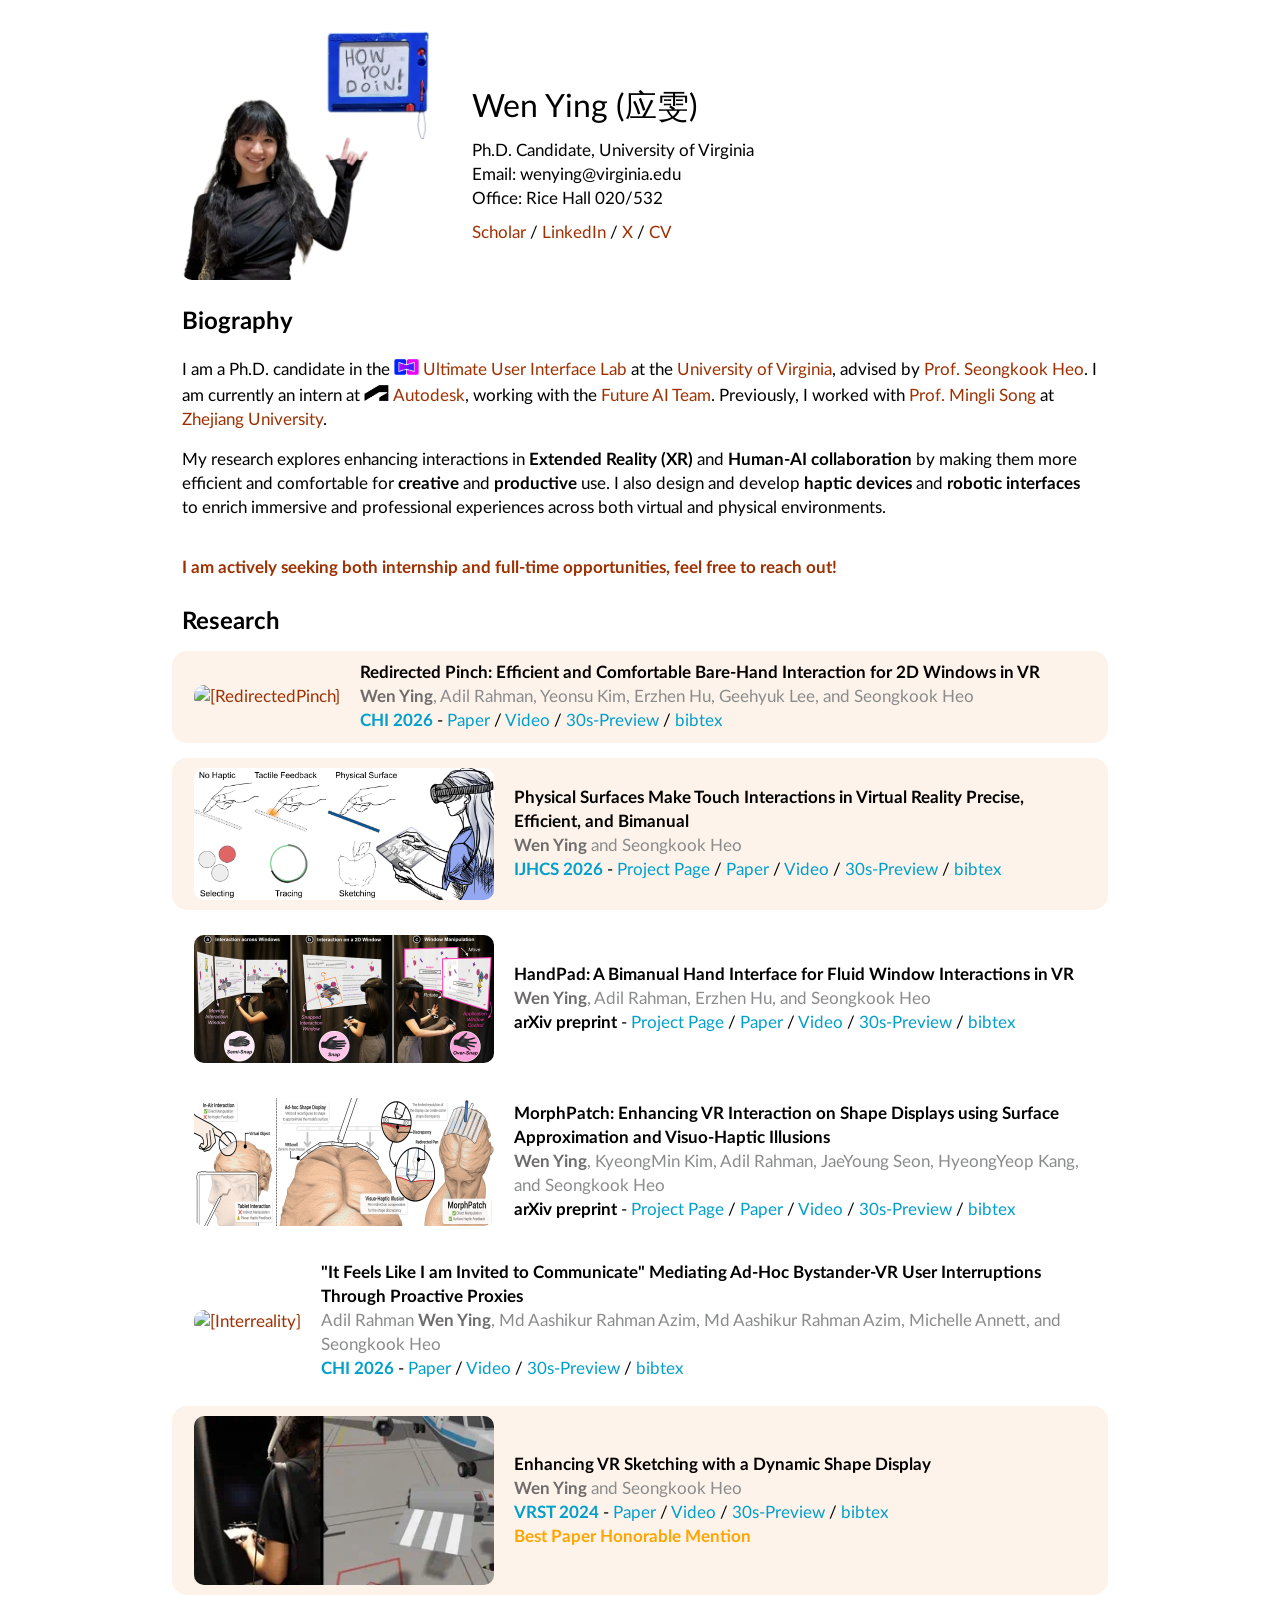
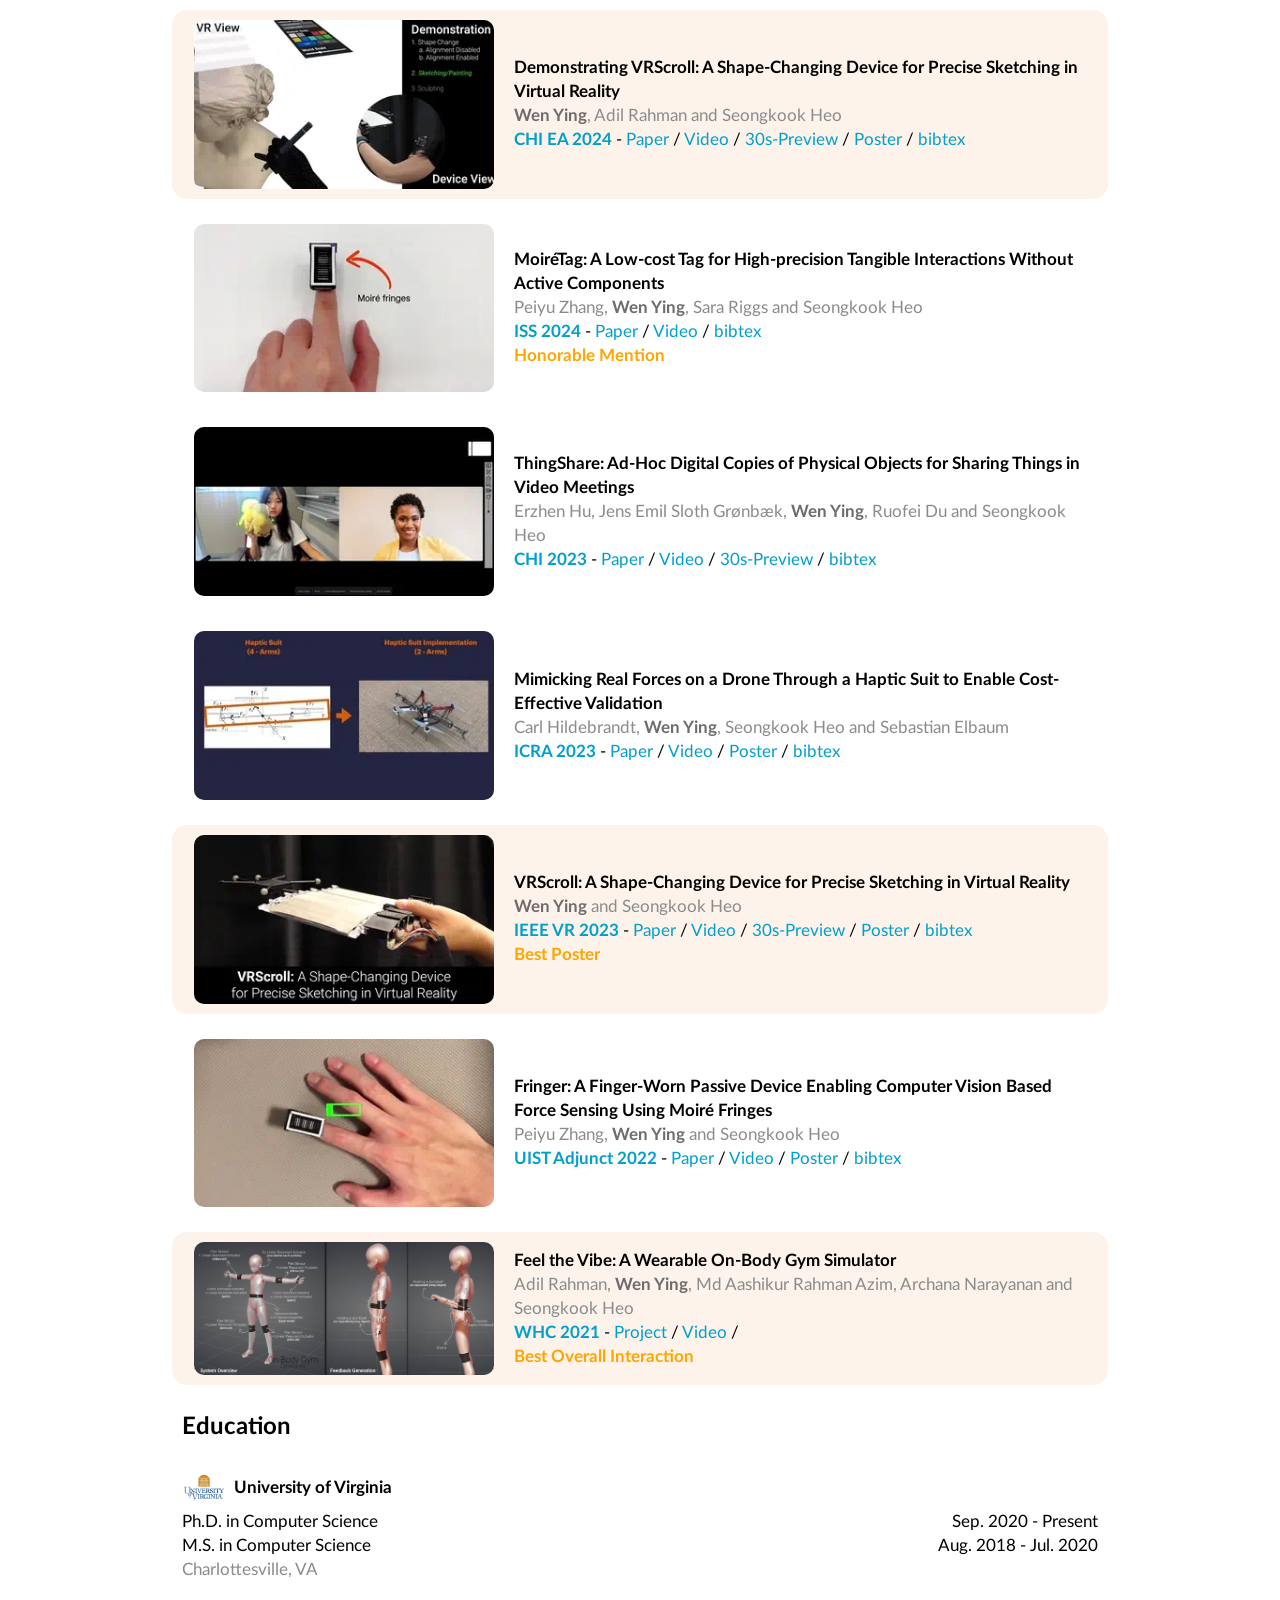
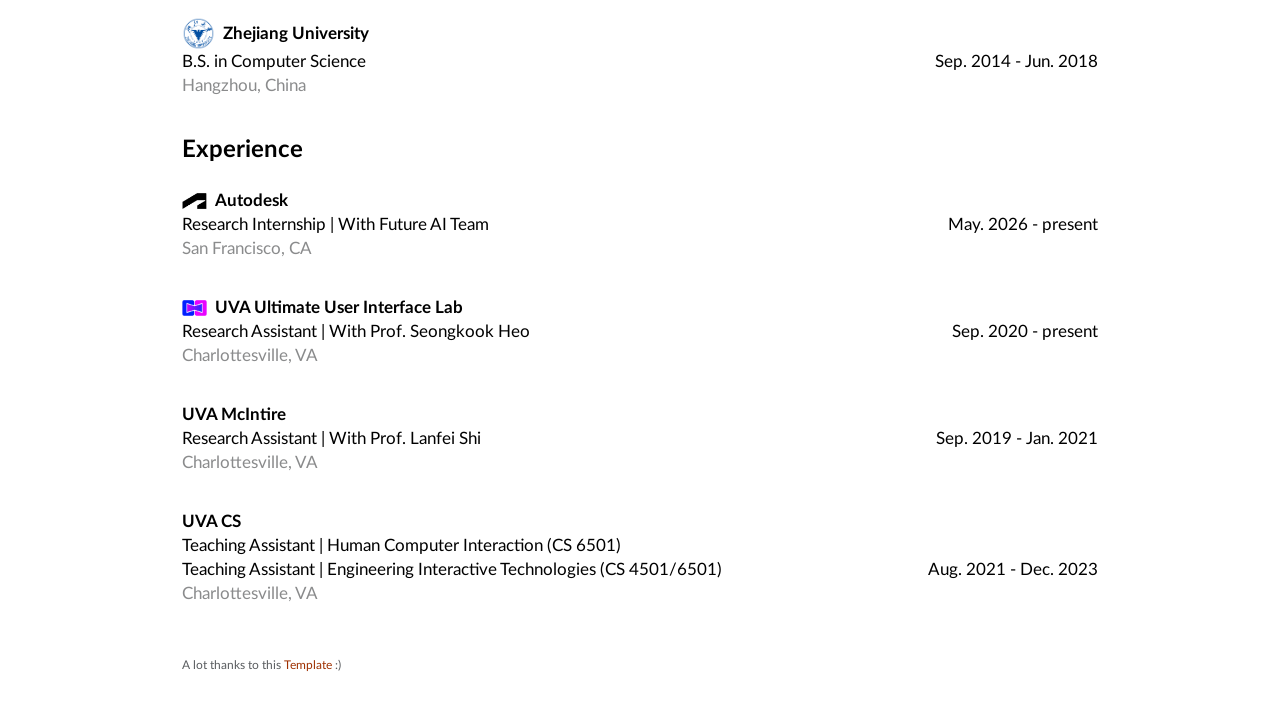
==== index.html @ fd516611 "Link MorphPatch project page to morphpatch.github.io. Point homepage Project Page links to the org s" ====
<!doctype html>
<html lang="en">

<head>

  <!-- Required meta tags -->
  <meta charset="utf-8" />
  <!-- <meta http-equiv="X-UA-Compatible" content="IE=edge"> -->
  <meta name="viewport" content="width=device-width,initial-scale=1,shrink-to-fit=no">

  <meta name="description" content="Wen Ying is a Ph.D. candidate in computer science at the University of Virginia.">
  <meta name="author" content="Wen Ying">
  <meta name="keywords" content="Wen Ying,Wen,Ying,Human,Computer,Interaction,Virtual,Reality,Haptics,Robotics,UVA">

  <title>Wen Ying</title>

  <!-- favicon -->
  <!-- <link rel="shortcut icon" href="https://www.csail.mit.edu/themes/custom/csail/images/favicon.ico" rel=icon> -->

  <!-- Bootstrap CSS -->
  <link href="https://cdn.jsdelivr.net/npm/bootstrap@5.3.3/dist/css/bootstrap.min.css" rel="stylesheet" integrity="sha384-QWTKZyjpPEjISv5WaRU9OFeRpok6YctnYmDr5pNlyT2bRjXh0JMhjY6hW+ALEwIH" crossorigin="anonymous">

  <!-- Bootstrap Icons -->
  <link rel="stylesheet" href="https://cdn.jsdelivr.net/npm/bootstrap-icons@1.11.3/font/bootstrap-icons.min.css">

  <!-- Academicons -->
  <link rel="stylesheet" href="https://cdn.jsdelivr.net/gh/jpswalsh/academicons@1/css/academicons.min.css">

  <!-- My CSS -->
  <link href="css/style.css" rel="stylesheet">

  <!-- Bootstrap JS -->
  <script src="https://cdn.jsdelivr.net/npm/bootstrap@5.3.3/dist/js/bootstrap.bundle.min.js" integrity="sha384-YvpcrYf0tY3lHB60NNkmXc5s9fDVZLESaAA55NDzOxhy9GkcIdslK1eN7N6jIeHz" crossorigin="anonymous"></script>

  <!-- clipboard.js -->
  <script src="https://cdn.jsdelivr.net/npm/clipboard@2.0.11/dist/clipboard.min.js"></script>

</head>

<body>

  <div class="container-fluid">

    <!-- Home -->
    <div class="sec-wrapper home-wrapper" id="home">
      <div class="row align-items-center">
        <div class="col-sm-auto col-wrapper">
          <div id="profile-credit" class="picture">
            <img id="profile" src="assets/profile/Wen.webp" alt="[Wen :)]"/>
            <!-- <img id="profile" src="assets/profile/Wen.webp" class="img-responsive" alt="[Wen :)]"/> -->
            <!-- <div id="credit" class="credit">Photo by Lijie Chen</div> -->
          </div>
        </div>
        <div class="col-sm col-wrapper">
          <div class="description">
            <div class="name">Wen Ying (<span class="zh-name">应雯</span>) </div>
            <div>Ph.D. Candidate, University of Virginia</div>
            <div>Email: wenying&#64;virginia.edu</div>
            <div>Office: Rice Hall 020/532</div>
            <div class="social">
              <a href="https://scholar.google.com/citations?user=o_CnNW8AAAAJ">Scholar</a> /
              <!-- <a href="https://dblp.org/pers/hd/m/Ma_0002:Pingchuan">DBLP</a> / -->
              <!-- <a href="https://github.com/wy-blacksheep">GitHub</a> / -->
              <a href="http://linkedin.com/in/wy7yv">LinkedIn</a> /
              <a href="https://x.com/WenYingYW">X</a> /
              <a href="assets/profile/Resume_Wen_Ying_XR.pdf">CV</a>
            </div>
          </div>
        </div>
      </div>
    </div>
    <!-- Home -->

    <!-- Bio -->
    <div class="sec-wrapper bio-wrapper" id="bio">
      <div class="row section-head">
        <div class="col col-wrapper">
          <div class="section-title">Biography</div>
        </div>
      </div>
      <div class="row section-item">
        <div class="col col-wrapper">
          <!--Pingchuan Ma
           <a class="info" data-bs-toggle="collapse" href="#name-content" id="name-trigger" title="Learn my name" onclick="return false">
            (<span class="zh-name">应雯</span><sup class="name-icon"><i class="bi bi-info"></i></sup>)
          </a> -->
          <p>
          I am a Ph.D. candidate in the <img class="org-icon" src="assets/experience/ultimate-interface-lab.png" alt=""><a href="https://ultimateinterface.com/">Ultimate User Interface Lab</a> at the <a href="https://www.virginia.edu/">University of Virginia</a>,
          advised by <a href="https://seongkookheo.com/">Prof. Seongkook Heo</a>. I am currently an intern at <img class="org-icon" src="assets/experience/autodesk.png" alt=""><a href="https://www.autodesk.com/">Autodesk</a>,
          working with the <a href="https://www.research.autodesk.com/">Future AI Team</a>. Previously, I worked with <a href="https://scholar.google.com/citations?user=7oLbhAwAAAAJ">Prof. Mingli Song</a> at <a href="https://www.zju.edu.cn/english/">Zhejiang University</a>.
          </p>
          <p>
          My research explores enhancing interactions in <b>Extended Reality (XR)</b> and <b>Human-AI collaboration</b> by making them more 
          efficient and comfortable for <b>creative</b> and <b>productive</b> use. I also design and develop <b>haptic devices</b> and <b>robotic interfaces</b>
          to enrich immersive and professional experiences across both virtual and physical environments.
          </p>
          <!-- <a data-bs-toggle="collapse" href="#more-content" id="more-trigger" title="Load More">[...]</a> -->
        </div>
      </div>
      <div class="row section-item">
        <div class="col col-wrapper">
          <div class="highlight-note">I am actively seeking both internship and full-time opportunities, feel free to reach out!</div>
        </div>
      </div>
    </div>
    <!-- Bio -->

    <!-- Research -->
    <div class="sec-wrapper pub-wrapper" id="pub">

      <div class="row section-head">
        <div class="col-md-auto col-wrapper">
          <div class="section-title">Research</div>
        <!-- </div>
        <div class="col-md section-sub col-wrapper">
          (* indicates equal contribution, <span class="representative">highlight</span> indicates representative papers)
        </div> -->
      </div>

      <!-- begin -->
      <div class="representative section-item">
        <div class="row align-items-center">
          <div class="col-xs-12 col-md-auto col-wrapper">
            <div class="figure">
              <a href="https://dl.acm.org/doi/10.1145/3772318.3791512">
                <img src="assets/RedirectedPinch/RedirectedPinch_Demo.webp" alt="[RedirectedPinch]">
              </a>
            </div>
          </div>
          <div class="col-xs-12 col-md col-wrapper">
            <div class="title">
              <a href="https://dl.acm.org/doi/10.1145/3772318.3791512">
                Redirected Pinch: Efficient and Comfortable Bare-Hand Interaction for 2D Windows in VR
              </a>
            </div>
            <div class="authors">
              <me>Wen Ying</me>,
              <a href="https://adildsw.github.io/">Adil Rahman</a>,
              <a href="https://www.yeonsu.xyz/">Yeonsu Kim</a>,
              <a href="https://erzhenh.com/">Erzhen Hu</a>,
              <a href="https://pure.kaist.ac.kr/en/persons/geehyuk-lee/">Geehyuk Lee</a>,
              and
              <a href="https://seongkookheo.com/">Seongkook Heo</a>
            </div>
            <div class="link">
              <span class="venue"><a href="https://chi2026.acm.org/">CHI 2026</a></span> - 
              <!-- <a href="https://gmh14.github.io/phys-comp/">Homepage</a> / -->
              <a href="assets/RedirectedPinch/RedirectedPinch_CHI2026.pdf">Paper</a> /
              <a href="https://www.youtube.com/watch?v=53L3yaaeh4w">Video</a> /
              <a href="https://www.youtube.com/watch?v=53L3yaaeh4w">30s-Preview</a> /
              <!-- <a href="https://github.com/gmh14/phys-comp">Code</a> / -->
              <a data-bs-toggle="collapse" href="#bibtex-RedirectedPinch" onclick="return false">bibtex</a>
            </div>
            <!-- <div class="highlight">Best Paper Honorable Mention</div> -->
          </div>
        </div>

        <!-- bibtex -->
        <div class="collapse" id="bibtex-RedirectedPinch">
          <div class="row align-items-center">
            <div class="col col-wrapper">
              <pre class="snippet">
<code>@inproceedings{ying2026redirected,
author = {Ying, Wen and Kim, Yeonsu and Rahman, Adil and Hu, Erzhen and Lee, Geehyuk and Heo, Seongkook},
title = {Redirected Pinch: Efficient and Comfortable Bare-Hand Interaction for 2D Windows in VR},
year = {2026},
isbn = {9798400722783},
publisher = {Association for Computing Machinery},
address = {New York, NY, USA},
url = {https://doi.org/10.1145/3772318.3791512},
doi = {10.1145/3772318.3791512},
abstract = {Virtual Reality (VR) offers portable and flexible workspaces. However, enabling efficient and comfortable interactions without external input devices remains challenging. We propose leveraging redirected input to enable comfortable and touch-like interaction for quick and intuitive control. Our design study revealed that while touch interaction performs well with direct input, its performance degrades significantly under input redirection. In contrast, using pinch improves redirected input by providing self-haptic feedback and reducing input dimensionality, thereby compensating for spatial discrepancies. Based on these findings, we introduce Redirected Pinch, a bare-hand interaction technique that combines input redirection with pinch confirmation. It creates a virtual plane at waist height, remapping hand movements on the plane to a vertical window, with pinch gestures used for confirmation. A user study demonstrated that Redirected Pinch achieves a strong balance of accuracy, efficiency, comfort, and sense of agency across fundamental interactions.},
booktitle = {Proceedings of the 2026 CHI Conference on Human Factors in Computing Systems},
articleno = {1686},
numpages = {18},
keywords = {gestures, bare-hand interaction, input remapping, virtual reality},
location = {
},
series = {CHI '26}
}</code></pre>
            </div>
          </div>
        </div>
      </div>
      <!-- end -->

      <!-- begin -->
      <div class="representative section-item">
        <div class="row align-items-center">
          <div class="col-xs-12 col-md-auto col-wrapper">
            <div class="figure">
              <a href="https://www.sciencedirect.com/science/article/abs/pii/S1071581926001254">
                <img src="assets/PhysicalSurface/PhysicalSurface.png" alt="[PhysicalSurface]">
              </a>
            </div>
          </div>
          <div class="col-xs-12 col-md col-wrapper">
            <div class="title">
              <a href="https://www.sciencedirect.com/science/article/abs/pii/S1071581926001254">
                Physical Surfaces Make Touch Interactions in Virtual Reality Precise, Efficient, and Bimanual
              </a>
            </div>
            <div class="authors">
              <me>Wen Ying</me>
              and
              <a href="https://seongkookheo.com/">Seongkook Heo</a>
            </div>
            <div class="link">
              <span class="venue"><a href="https://www.sciencedirect.com/journal/international-journal-of-human-computer-studies">IJHCS 2026</a></span> - 
              <a href="projects/physical-surface/">Project Page</a> /
              <a href="assets/PhysicalSurface/PhysicalSurface-arXiv.pdf">Paper</a> /
              <a href="https://youtu.be/e_nzOkZIIKA">Video</a> /
              <a href="https://youtu.be/e_nzOkZIIKA">30s-Preview</a> /
              <!-- <a href="https://github.com/gmh14/phys-comp">Code</a> / -->
              <a data-bs-toggle="collapse" href="#bibtex-PhysicalSurface" onclick="return false">bibtex</a>
            </div>
            <!-- <div class="highlight">Best Paper Honorable Mention</div> -->
          </div>
        </div>

        <!-- bibtex -->
        <div class="collapse" id="bibtex-PhysicalSurface">
          <div class="row align-items-center">
            <div class="col col-wrapper">
              <pre class="snippet">
<code>@article{ying2026physical,
  title = {Physical surfaces make touch interactions in virtual reality precise, efficient, and bimanual},
  journal = {International Journal of Human-Computer Studies},
  volume = {215},
  pages = {103850},
  year = {2026},
  issn = {1071-5819},
  doi = {https://doi.org/10.1016/j.ijhcs.2026.103850},
  url = {https://www.sciencedirect.com/science/article/pii/S1071581926001254},
  author = {Wen Ying and Seongkook Heo},
  keywords = {Touch interaction, Portable physical surfaces, Haptic feedback, Virtual reality},
  abstract = {Virtual reality (VR) systems can enable convenient hand-based interactions across diverse work scenarios. However, mid-air gestures lack tactile feedback and a physical reference surface to support the hand. This absence of haptic grounding can cause significant challenges in achieving precise and efficient touch interactions. This paper investigates the effect of different types of hand-grounded haptic feedback on the touch performance of VR tasks that demand high precision, such as selecting, tracing, and sketching. We compared three levels of haptic feedback: 1) No Haptic Feedback, where only visual feedback was provided; 2) Tactile Feedback, where users received vibrotactile and pressure feedback upon touching a virtual surface; 3) Physical Surface, where users interacted with a portable and tangible surface. Our study found that portable physical surfaces enabled the best selection precision, tracing efficiency, and sketch quality. Furthermore, participants showed increased bimanual hand utilization when engaging with a physical surface during tasks. These observed behaviors corresponded to participants’ preference for interacting with physical surfaces, attributed to a better sense of confidence and control.}
  }</code></pre>
            </div>
          </div>
        </div>
      </div>
      <!-- end -->

      <!-- begin -->
      <div class="section-item">
        <div class="row align-items-center">
          <div class="col-xs-12 col-md-auto col-wrapper">
            <div class="figure">
              <a href="https://handpad.github.io/">
                <img src="assets/HandPad/HandPad.png" alt="[HandPad]">
              </a>
            </div>
          </div>
          <div class="col-xs-12 col-md col-wrapper">
            <div class="title">
              <a href="https://handpad.github.io/">
                HandPad: A Bimanual Hand Interface for Fluid Window Interactions in VR
              </a>
            </div>
            <div class="authors">
              <me>Wen Ying</me>,
              <a href="https://adildsw.com/">Adil Rahman</a>,
              <a href="https://erzhenh.com/">Erzhen Hu</a>,
              and
              <a href="https://seongkookheo.com/">Seongkook Heo</a>
            </div>
            <div class="link">
              <span class="venue">arXiv preprint</span> - 
              <a href="https://handpad.github.io/">Project Page</a> /
              <a href="assets/HandPad/HandPad-arXiv.pdf">Paper</a> /
              <a href="assets/HandPad/HandPad_Video.mp4">Video</a> /
              <a href="assets/HandPad/HandPad_Video.mp4">30s-Preview</a> /
              <a data-bs-toggle="collapse" href="#bibtex-HandPad" onclick="return false">bibtex</a>
            </div>
          </div>
        </div>

        <!-- bibtex -->
        <div class="collapse" id="bibtex-HandPad">
          <div class="row align-items-center">
            <div class="col col-wrapper">
              <pre class="snippet">
<code>@article{ying2026handpad,
  title = {HandPad: A Bimanual Hand Interface for Fluid Window Interactions in VR},
  author = {Ying, Wen and Rahman, Adil and Hu, Erzhen and Heo, Seongkook},
  journal = {arXiv preprint},
  year = {2026},
  keywords = {Gestures, bimanual interaction, input remapping, virtual reality},
  abstract = {Virtual Reality offers potential for productivity work by creating expansive displays anywhere, yet current systems often rely on external input devices that limit the on-the-go use of mobile VR. HandPad is a suite of bare-hand interaction techniques that leverage asymmetric bimanual coordination and self-haptic support.}
}</code></pre>
            </div>
          </div>
        </div>
      </div>
      <!-- end -->

      <!-- begin -->
      <div class="section-item">
        <div class="row align-items-center">
          <div class="col-xs-12 col-md-auto col-wrapper">
            <div class="figure">
              <a href="https://morphpatch.github.io/">
                <img src="assets/MorphPatch/MorphPatch.png" alt="[MorphPatch]">
              </a>
            </div>
          </div>
          <div class="col-xs-12 col-md col-wrapper">
            <div class="title">
              <a href="https://morphpatch.github.io/">
                MorphPatch: Enhancing VR Interaction on Shape Displays using Surface Approximation and Visuo-Haptic Illusions
              </a>
            </div>
            <div class="authors">
              <me>Wen Ying</me>,
              <a href="https://critbear.github.io/">KyeongMin Kim</a>,
              <a href="https://adildsw.com/">Adil Rahman</a>,
              <a href="https://tjswodud.github.io/">JaeYoung Seon</a>,
              <a href="https://siamiz88.github.io/">HyeongYeop Kang</a>,
              and
              <a href="https://seongkookheo.com/">Seongkook Heo</a>
            </div>
            <div class="link">
              <span class="venue">arXiv preprint</span> - 
              <a href="https://morphpatch.github.io/">Project Page</a> /
              <a href="assets/MorphPatch/MorphPatch-arXiv.pdf">Paper</a> /
              <a href="assets/MorphPatch/MorphPatch_Video.mp4">Video</a> /
              <a href="assets/MorphPatch/MorphPatch_Video.mp4">30s-Preview</a> /
              <a data-bs-toggle="collapse" href="#bibtex-MorphPatch" onclick="return false">bibtex</a>
            </div>
          </div>
        </div>

        <!-- bibtex -->
        <div class="collapse" id="bibtex-MorphPatch">
          <div class="row align-items-center">
            <div class="col col-wrapper">
              <pre class="snippet">
<code>@article{ying2026morphpatch,
  title = {MorphPatch: Enhancing VR Interaction on Shape Displays using Surface Approximation and Visuo-Haptic Illusions},
  author = {Ying, Wen and Kim, KyeongMin and Rahman, Adil and Seon, JaeYoung and Kang, HyeongYeop and Heo, Seongkook},
  journal = {arXiv preprint},
  year = {2026},
  keywords = {On-surface interactions, dynamic shape display, visuo-haptic illusion, virtual reality},
  abstract = {MorphPatch enables real-time alignment between a dynamic shape display and virtual surfaces using surface approximation and pen redirection with visuo-haptic illusion.}
}</code></pre>
            </div>
          </div>
        </div>
      </div>
      <!-- end -->

      <!-- begin -->
      <div class="section-item">
        <div class="row align-items-center">
          <div class="col-xs-12 col-md-auto col-wrapper">
            <div class="figure">
              <a href="https://dl.acm.org/doi/10.1145/3772318.3791936">
                <img src="assets/Interreality/Interreality_Demo.webp" alt="[Interreality]">
              </a>
            </div>
          </div>
          <div class="col-xs-12 col-md col-wrapper">
            <div class="title">
              <a href="https://dl.acm.org/doi/10.1145/3772318.3791936">
                "It Feels Like I am Invited to Communicate" Mediating Ad-Hoc Bystander-VR User Interruptions Through Proactive Proxies
              </a>
            </div>
            <div class="authors">
              <a href="https://adildsw.github.io/">Adil Rahman</a>
              <me>Wen Ying</me>,
              <a href="https://scholar.google.com/citations?user=EIbjUZsAAAAJ&hl=en">Md Aashikur Rahman Azim</a>, 
              <a href="https://adildsw.github.io/">Md Aashikur Rahman Azim</a>,   
              <a href="https://www.mishmashmakers.com/">Michelle Annett</a>,             
              and
              <a href="https://seongkookheo.com/">Seongkook Heo</a>
            </div>
            <div class="link">
              <span class="venue"><a href="https://chi2026.acm.org/">CHI 2026</a></span> - 
              <!-- <a href="https://gmh14.github.io/phys-comp/">Homepage</a> / -->
              <a href="assets/Interreality/interreality_chi26.pdf">Paper</a> /
              <a href="https://www.youtube.com/watch?v=XOVTwI3IQa4">Video</a> /
              <a href="https://www.youtube.com/watch?v=XOVTwI3IQa4">30s-Preview</a> /
              <!-- <a href="https://github.com/gmh14/phys-comp">Code</a> / -->
              <a data-bs-toggle="collapse" href="#bibtex-Interreality" onclick="return false">bibtex</a>
            </div>
            <!-- <div class="highlight">Best Paper Honorable Mention</div> -->
          </div>
        </div>

        <!-- bibtex -->
        <div class="collapse" id="bibtex-Interreality">
          <div class="row align-items-center">
            <div class="col col-wrapper">
              <pre class="snippet">
<code>@inproceedings{rahman2026feels,
author = {Rahman, Adil and Ying, Wen and Azim, Md Aashikur Rahman and Annett, Michelle and Heo, Seongkook},
title = {"It Feels Like I am Invited to Communicate": Mediating Ad-Hoc Bystander-VR User Interruptions Through Proactive Proxies},
year = {2026},
isbn = {9798400722783},
publisher = {Association for Computing Machinery},
address = {New York, NY, USA},
url = {https://doi.org/10.1145/3772318.3791936},
doi = {10.1145/3772318.3791936},
abstract = {As VR expands into public spaces, new challenges emerge around spontaneous interactions between bystanders and unfamiliar VR users. While current VR systems often prioritize user awareness of their physical surroundings, they overlook the social dynamics affecting nearby bystanders. We conducted a deception-based study (N=80) examining how interface availability influences bystanders’ comfort, confidence, and hesitation when interrupting VR users. We compared traditional static interruption interfaces (e.g., button on screen) with a proactive proxy that actively approached bystanders upon detecting interruption intent. Static interfaces, due to insufficient cueing, frequently caused bystander discomfort, leading to hesitant physical interruptions or complete communication avoidance. In contrast, the proactive proxy implicitly conveyed social permission, significantly enhancing bystanders’ comfort and confidence. Our findings provide empirical insights into how bystanders assess availability and initiate interruptions with unfamiliar VR users in shared spaces, offering design implications for VR systems that support bystander agency and comfort during these interactions.},
booktitle = {Proceedings of the 2026 CHI Conference on Human Factors in Computing Systems},
articleno = {1655},
numpages = {20},
keywords = {Virtual Reality; Bystander-VR User Interaction; Interruptions; Interruption Interface; Proactive Proxy},
location = {
},
series = {CHI '26}
}</code></pre>
            </div>
          </div>
        </div>
      </div>
      <!-- end -->

      <!-- begin -->
      <div class="representative section-item">
        <div class="row align-items-center">
          <div class="col-xs-12 col-md-auto col-wrapper">
            <div class="figure">
              <a href="https://dl.acm.org/doi/abs/10.1145/3641825.3687714">
                <img src="assets/VRSketching/VRSketching_Short.webp" alt="[VRSketching]">
              </a>
            </div>
          </div>
          <div class="col-xs-12 col-md col-wrapper">
            <div class="title">
              <a href="https://dl.acm.org/doi/abs/10.1145/3641825.3687714">
                Enhancing VR Sketching with a Dynamic Shape Display
              </a>
            </div>
            <div class="authors">
              <me>Wen Ying</me>
              and
              <a href="https://seongkookheo.com/">Seongkook Heo</a>
            </div>
            <div class="link">
              <span class="venue"><a href="https://vrst.hosting.acm.org/vrst2024/">VRST 2024</a></span> - 
              <!-- <a href="https://gmh14.github.io/phys-comp/">Homepage</a> / -->
              <a href="https://dl.acm.org/doi/pdf/10.1145/3641825.3687714">Paper</a> /
              <a href="https://youtu.be/imfZ1vM0MYo">Video</a> /
              <a href="https://youtu.be/nAb2pyyHamw">30s-Preview</a> /
              <!-- <a href="https://github.com/gmh14/phys-comp">Code</a> / -->
              <a data-bs-toggle="collapse" href="#bibtex-VRSketching" onclick="return false">bibtex</a>
            </div>
            <div class="highlight">Best Paper Honorable Mention</div>
          </div>
        </div>

        <!-- bibtex -->
        <div class="collapse" id="bibtex-VRSketching">
          <div class="row align-items-center">
            <div class="col col-wrapper">
              <pre class="snippet">
<code>@inproceedings{10.1145/3641825.3687714,
    author = {Ying, Wen and Heo, Seongkook},
    title = {Enhancing VR Sketching with a Dynamic Shape Display},
    year = {2024},
    isbn = {9798400705359},
    publisher = {Association for Computing Machinery},
    address = {New York, NY, USA},
    url = {https://doi.org/10.1145/3641825.3687714},
    doi = {10.1145/3641825.3687714},
    abstract = {Sketching on virtual objects in Virtual Reality (VR) can be challenging due to the lack of a physical surface that constrains the movement and provides haptic feedback for contact and movement. While using a flat physical drawing surface has been proposed, it creates a significant discrepancy between the physical and virtual surfaces when sketching on non-planar virtual objects. We propose using a dynamic shape display that physically mimics the shape of a virtual surface, allowing users to sketch on a virtual surface as if they are sketching on a physical object’s surface. We demonstrate this using VRScroll, a shape-changing device that features seven independently controlled flaps to imitate the shape of a virtual surface automatically. Our user study showed that participants exhibited higher precision when tracing simple shapes with the dynamic shape display and produced clearer sketches. We also provided several design implications for dynamic shape displays aimed at enabling precise sketching in VR.},
    booktitle = {Proceedings of the 30th ACM Symposium on Virtual Reality Software and Technology},
    articleno = {22},
    numpages = {11},
    keywords = {dynamic shape display, on-surface interactions, virtual reality},
    location = {Trier, Germany},
    series = {VRST '24}
  }</code></pre>
            </div>
          </div>
        </div>
      </div>
      <!-- end -->

      <!-- begin -->
      <div class="representative section-item">
        <div class="row align-items-center">
          <div class="col-xs-12 col-md-auto col-wrapper">
            <div class="figure">
              <a href="https://dl.acm.org/doi/abs/10.1145/3613905.3648662">
                <img src="assets/VRScrollDemo/VRScroll_Demo.webp" alt="[VRScrollDemo]">
              </a>
            </div>
          </div>
          <div class="col-xs-12 col-md col-wrapper">
            <div class="title">
              <a href="https://dl.acm.org/doi/abs/10.1145/3613905.3648662">
                Demonstrating VRScroll: A Shape-Changing Device for Precise Sketching in Virtual Reality
              </a>
            </div>
            <div class="authors">
              <me>Wen Ying</me>,
              <a href="https://adildsw.github.io/">Adil Rahman</a>
              and
              <a href="https://seongkookheo.com/">Seongkook Heo</a>
            </div>
            <div class="link">
              <span class="venue"><a href="https://chi2024.acm.org/">CHI EA 2024</a></span> - 
              <!-- <a href="https://gmh14.github.io/phys-comp/">Homepage</a> / -->
              <a href="https://dl.acm.org/doi/pdf/10.1145/3613905.3648662">Paper</a> /
              <a href="https://www.youtube.com/watch?v=Xe2h-KaK9O8">Video</a> /
              <a href="https://www.youtube.com/watch?v=8HN8IcRJBhA">30s-Preview</a> /
              <a href="assets/VRScrollDemo/vrscroll_poster.pdf" target="_blank">Poster</a> /
              <!-- <a href="https://github.com/gmh14/phys-comp">Code</a> / -->
              <a data-bs-toggle="collapse" href="#bibtex-VRScrollDemo" onclick="return false">bibtex</a>
            </div>
          </div>
        </div>

        <!-- bibtex -->
        <div class="collapse" id="bibtex-VRScrollDemo">
          <div class="row align-items-center">
            <div class="col col-wrapper">
              <pre class="snippet">
<code>@inproceedings{10.1145/3613905.3648662,
    author = {Ying, Wen and Rahman, Adil and Heo, Seongkook},
    title = {Demonstrating VRScroll: A Shape-Changing Device for Precise Sketching in Virtual Reality},
    year = {2024},
    isbn = {9798400703317},
    publisher = {Association for Computing Machinery},
    address = {New York, NY, USA},
    url = {https://doi.org/10.1145/3613905.3648662},
    doi = {10.1145/3613905.3648662},
    abstract = {Sketching precisely in Virtual Reality (VR) is challenging due to the lack of a physical surface for users to lean on, feel the contact and the movement of the pen, and constrain the pen movement. Using physical surface interfaces, such as a touch tablet, can improve sketching performance; however, they cannot replicate the diverse shapes of virtual objects. We present VRScroll, a novel shape-changing device equipped with a dynamic drawing surface to support high-precision sketching in VR. The device has seven motor-controlled flaps that can independently change the angles between them in real time to mimic the surface shape of a virtual object. Since the degree of freedom and resolution of VRScroll is limited, it cannot replicate the surface geometry of diverse types of virtual objects. To allow the device to closely mimic the shape of the virtual surface, we developed a shape approximation algorithm.},
    booktitle = {Extended Abstracts of the 2024 CHI Conference on Human Factors in Computing Systems},
    articleno = {398},
    numpages = {5},
    keywords = {dynamic shape display, shape approximation, sketching, virtual reality},
    location = {
    },
    series = {CHI EA '24}
  }</code></pre>
            </div>
          </div>
        </div>
      </div>
      <!-- end -->

      <!-- begin -->
      <div class="section-item">
        <div class="row align-items-center">
          <div class="col-xs-12 col-md-auto col-wrapper">
            <div class="figure">
              <a href="https://dl.acm.org/doi/10.1145/3698113">
                <img src="assets/MoireTag/MoireTag.webp" alt="[MoireTag]">
              </a>
            </div>
          </div>
          <div class="col-xs-12 col-md col-wrapper">
            <div class="title">
              <a href="https://dl.acm.org/doi/10.1145/3698113">
                MoiréTag: A Low-cost Tag for High-precision Tangible Interactions Without Active Components
              </a>
            </div>
            <div class="authors">
              <a href="https://scholar.google.com/citations?user=3yatSfQAAAAJ">Peiyu Zhang</a>,
              <me>Wen Ying</me>,
              <a href="https://engineering.virginia.edu/faculty/sara-lu-riggs">Sara Riggs</a>
              and
              <a href="https://seongkookheo.com/">Seongkook Heo</a>
            </div>
            <div class="link">
              <span class="venue"><a href="https://iss2024.acm.org/">ISS 2024</a></span> - 
              <!-- <a href="#">Homepage</a> / -->
              <a href="https://dl.acm.org/doi/pdf/10.1145/3698113">Paper</a> /
              <a href="https://dl.acm.org/doi/10.1145/3698113">Video</a> /
              <a data-bs-toggle="collapse" href="#bibtex-moiretag" onclick="return false">bibtex</a>
            </div>
            <div class="highlight">Honorable Mention</div>
          </div>
        </div>

        <!-- bibtex -->
        <div class="collapse" id="bibtex-moiretag">
          <div class="row align-items-center">
            <div class="col col-wrapper">
              <pre class="snippet">
<code>@article{10.1145/3698113,
  author = {Zhang, Peiyu and Ying, Wen and Riggs, Sara L and Heo, Seongkook},
  title = {Moir\'{e}Tag: A Low-Cost Tag for High-Precision Tangible Interactions without Active Components},
  year = {2024},
  issue_date = {December 2024},
  publisher = {Association for Computing Machinery},
  address = {New York, NY, USA},
  volume = {8},
  number = {ISS},
  url = {https://doi.org/10.1145/3698113},
  doi = {10.1145/3698113},
  abstract = {In this paper, we present Moir\'{e}Tag—a novel tag-like device that magnifies displacement without active components for indirect sensing of subtle tangible interactions. The device consists of two overlapping layers of stripe patterns with distinct pattern frequencies. These layers create Moir\'{e} fringes that can move faster than the actual movement of a layer. Using a customized image processing pipeline, we show that Moir\'{e}Tag can reliably detect sub-mm movement in real-time (mean error = 0.043 mm) under varying lighting conditions, camera angles, and camera distances. We also demonstrate five applications of Moir\'{e}Tag to showcase its potential as a low-cost solution to capture and monitor small changes in movement and other physical properties, such as force and volume, by converting them into displacement.},
  journal = {Proc. ACM Hum.-Comput. Interact.},
  month = oct,
  articleno = {525},
  numpages = {19},
  keywords = {Moir\'{e} pattern, displacement magnification, force sensing, force visualization, tangible interface, wearable sensor}
}</code></pre>
            </div>
          </div>
        </div>
      </div>
      <!-- end -->

      <!-- begin -->
      <div class="section-item">
        <div class="row align-items-center">
          <div class="col-xs-12 col-md-auto col-wrapper">
            <div class="figure">
              <a href="https://dl.acm.org/doi/10.1145/3544548.3581148">
                <img src="assets/ThingShare/ThingShare.webp" alt="[ThingShare]">
              </a>
            </div>
          </div>
          <div class="col-xs-12 col-md col-wrapper">
            <div class="title">
              <a href="https://dl.acm.org/doi/10.1145/3544548.3581148">
                ThingShare: Ad-Hoc Digital Copies of Physical Objects for Sharing Things in Video Meetings
              </a>
            </div>
            <div class="authors">
              <a href="https://erzhenh.com/">Erzhen Hu</a>,
              <a href="https://www.jensemil.dk/">Jens Emil Sloth Grønbæk</a>,
              <me>Wen Ying</me>,
              <a href="https://duruofei.com/">Ruofei Du</a>
              and
              <a href="https://seongkookheo.com/">Seongkook Heo</a>
            </div>
            <div class="link">
              <span class="venue"><a href="https://chi2023.acm.org/">CHI 2023</a></span> - 
              <a href="https://dl.acm.org/doi/pdf/10.1145/3544548.3581148">Paper</a> /
              <a href="https://www.youtube.com/watch?v=xxW1TWkdY3w">Video</a> /
              <a href="https://www.youtube.com/watch?v=h5oACTSBd-s">30s-Preview</a> /
              <a data-bs-toggle="collapse" href="#bibtex-ThingShare" onclick="return false">bibtex</a>
            </div>
          </div>
        </div>

        <!-- bibtex -->
        <div class="collapse" id="bibtex-ThingShare">
          <div class="row align-items-center">
            <div class="col col-wrapper">
              <pre class="snippet">
<code>@inproceedings{10.1145/3544548.3581148,
    author = {Hu, Erzhen and Gr\o{}nb\ae{}k, Jens Emil Sloth and Ying, Wen and Du, Ruofei and Heo, Seongkook},
    title = {ThingShare: Ad-Hoc Digital Copies of Physical Objects for Sharing Things in Video Meetings},
    year = {2023},
    isbn = {9781450394215},
    publisher = {Association for Computing Machinery},
    address = {New York, NY, USA},
    url = {https://doi.org/10.1145/3544548.3581148},
    doi = {10.1145/3544548.3581148},
    abstract = {In video meetings, individuals may wish to share various physical objects with remote participants, such as physical documents, design prototypes, and personal belongings. However, our formative study discovered that this poses several challenges, including difficulties in referencing a remote user’s physical objects, the limited visibility of the object, and the friction of properly framing and orienting an object to the camera. To address these challenges, we propose ThingShare, a video-conferencing system designed to facilitate the sharing of physical objects during remote meetings. With ThingShare, users can quickly create digital copies of physical objects in the video feeds, which can then be magnified on a separate panel for focused viewing, overlaid on the user’s video feed for sharing in context, and stored in the object drawer for reviews. Our user study demonstrated that ThingShare made initiating object-centric conversations more efficient and provided a more stable and comprehensive view of shared objects.},
    booktitle = {Proceedings of the 2023 CHI Conference on Human Factors in Computing Systems},
    articleno = {365},
    numpages = {22},
    keywords = {augmented communication, collaborative work, object-centered meetings, shared task space, video-mediated communication},
    location = {Hamburg, Germany},
    series = {CHI '23}
  }</code></pre>
            </div>
          </div>
        </div>
      </div>
      <!-- end -->

      <!-- begin -->
      <div class="section-item">
        <div class="row align-items-center">
          <div class="col-xs-12 col-md-auto col-wrapper">
            <div class="figure">
              <a href="https://ieeexplore.ieee.org/abstract/document/10160313">
                <img src="assets/HapticSuit/HapticSuit.webp" alt="[HapticSuit]">
              </a>
            </div>
          </div>
          <div class="col-xs-12 col-md col-wrapper">
            <div class="title">
              <a href="https://ieeexplore.ieee.org/abstract/document/10160313">
                Mimicking Real Forces on a Drone Through a Haptic Suit to Enable Cost-Effective Validation
              </a>
            </div>
            <div class="authors">
              <a href="https://carl-h.com/">Carl Hildebrandt</a>,
              <me>Wen Ying</me>,
              <a href="https://seongkookheo.com/">Seongkook Heo</a>
              and
              <a href="https://scholar.google.com/citations?user=swPW5FYAAAAJ">Sebastian Elbaum</a>
            </div>
            <div class="link">
              <span class="venue"><a href="https://www.icra2023.org/">ICRA 2023</a></span> - 
              <a href="https://ieeexplore.ieee.org/stamp/stamp.jsp?tp=&arnumber=10160313">Paper</a> /
              <a href="https://www.youtube.com/watch?v=5_QmRLWMhes">Video</a> /
              <a href="https://carl-h.com/assets/files/posters/ICRA23-Haptic-Poster.pdf">Poster</a> /
              <a data-bs-toggle="collapse" href="#bibtex-HapticSuit" onclick="return false">bibtex</a>
            </div>
          </div>
        </div>

        <!-- bibtex -->
        <div class="collapse" id="bibtex-HapticSuit">
          <div class="row align-items-center">
            <div class="col col-wrapper">
              <pre class="snippet">
<code>@INPROCEEDINGS{10160313,
  author={Hildebrandt, Carl and Ying, Wen and Heo, Seongkook and Elbaum, Sebastian},
  booktitle={2023 IEEE International Conference on Robotics and Automation (ICRA)}, 
  title={Mimicking Real Forces on a Drone Through a Haptic Suit to Enable Cost-Effective Validation}, 
  year={2023},
  volume={},
  number={},
  pages={10518-10524},
  keywords={Propellers;Shape;Wind tunnels;Synthesizers;Transforms;Haptic interfaces;Behavioral sciences},
  doi={10.1109/ICRA48891.2023.10160313}
}</code></pre>
            </div>
          </div>
        </div>
      </div>
      <!-- end -->

      <!-- begin -->
      <div class="representative section-item">
        <div class="row align-items-center">
          <div class="col-xs-12 col-md-auto col-wrapper">
            <div class="figure">
              <a href="https://ieeexplore.ieee.org/abstract/document/10108764">
                <img src="assets/VRScroll/VRScroll_Short.webp" alt="[VRScroll]">
              </a>
            </div>
          </div>
          <div class="col-xs-12 col-md col-wrapper">
            <div class="title">
              <a href="https://ieeexplore.ieee.org/abstract/document/10108764">
                VRScroll: A Shape-Changing Device for Precise Sketching in Virtual Reality
              </a>
            </div>
            <div class="authors">
              <me>Wen Ying</me>
              and
              <a href="https://seongkookheo.com/">Seongkook Heo</a>
            </div>
            <div class="link">
              <span class="venue"><a href="https://ieeevr.org/2023/">IEEE VR 2023</a></span> - 
              <!-- <a href="#">Homepage</a> / -->
              <a href="https://ieeexplore.ieee.org/stamp/stamp.jsp?tp=&arnumber=10108764">Paper</a> /
              <a href="https://youtu.be/jnwn5VxDIpU">Video</a> /
              <a href="https://youtu.be/0f4YcsrqL1Q">30s-Preview</a> /
              <a href="assets/VRScroll/vrscroll_poster.pdf" target="_blank">Poster</a> /
              <!-- <a href="https://github.com/PingchuanMa/SGA">Code</a> / -->
              <a data-bs-toggle="collapse" href="#bibtex-VRScroll" onclick="return false">bibtex</a>
              <div class="highlight">Best Poster</div>
            </div>
          </div>
        </div>

        <!-- bibtex -->
        <div class="collapse" id="bibtex-VRScroll">
          <div class="row align-items-center">
            <div class="col col-wrapper">
              <pre class="snippet">
<code>@INPROCEEDINGS{10108764,
  author={Ying, Wen and Heo, Seongkook},
  booktitle={2023 IEEE Conference on Virtual Reality and 3D User Interfaces Abstracts and Workshops (VRW)}, 
  title={VRScroll: A Shape-Changing Device for Precise Sketching in Virtual Reality}, 
  year={2023},
  volume={},
  number={},
  pages={815-816},
  keywords={Performance evaluation;Solid modeling;Three-dimensional displays;Shape;Conferences;Virtual reality;User interfaces;Human-centered computing-Human computer interaction (HCI)-Interaction devices-Haptic devices},
  doi={10.1109/VRW58643.2023.00250}
}</code></pre>
            </div>
          </div>
        </div>
      </div>
      <!-- end -->

    <!-- begin -->
    <div class="section-item">
      <div class="row align-items-center">
        <div class="col-xs-12 col-md-auto col-wrapper">
          <div class="figure">
            <a href="https://dl.acm.org/doi/abs/10.1145/3526114.3558706">
              <img src="assets/Fringer/Fringer.webp" alt="[Fringer]">
            </a>
          </div>
        </div>
        <div class="col-xs-12 col-md col-wrapper">
          <div class="title">
            <a href="https://dl.acm.org/doi/abs/10.1145/3526114.3558706">
              Fringer: A Finger-Worn Passive Device Enabling Computer Vision Based Force Sensing Using Moiré Fringes
            </a>
          </div>
          <div class="authors">
            <a href="https://scholar.google.com/citations?user=3yatSfQAAAAJ">Peiyu Zhang</a>,
            <me>Wen Ying</me>
            and
            <a href="https://seongkookheo.com/">Seongkook Heo</a>
          </div>
          <div class="link">
            <span class="venue"><a href="https://uist.acm.org/uist2022/">UIST Adjunct 2022</a></span> - 
            <a href="https://dl.acm.org/doi/pdf/10.1145/3526114.3558706">Paper</a> /
            <a href="https://www.youtube.com/watch?v=YIO8jv6Zx7s">Video</a> /
            <a href="assets/Fringer/Fringer_Poster.pdf">Poster</a> /
            <a data-bs-toggle="collapse" href="#bibtex-Fringer" onclick="return false">bibtex</a>
          </div>
        </div>
      </div>

      <!-- bibtex -->
      <div class="collapse" id="bibtex-Fringer">
        <div class="row align-items-center">
          <div class="col col-wrapper">
            <pre class="snippet">
<code>@inproceedings{10.1145/3526114.3558706,
  author = {Zhang, Peiyu and Ying, Wen and Heo, Seongkook},
  title = {Fringer: A Finger-Worn Passive Device Enabling Computer Vision Based Force Sensing Using Moir\'{e} Fringes},
  year = {2022},
  isbn = {9781450393218},
  publisher = {Association for Computing Machinery},
  address = {New York, NY, USA},
  url = {https://doi.org/10.1145/3526114.3558706},
  doi = {10.1145/3526114.3558706},
  abstract = {Despite the importance of utilizing forces when interacting with objects, sensing force interactions without active force sensors is challenging. We introduce Fringer, a finger sleeve that physically visualizes the force to allow a camera to estimate the force without using any active sensors. The sleeve has stripe-pattern slits, a sliding paper with stripe pattern, and a compliant layer that converts force into sliding paper movements. The patterns of the slit and the paper have different frequencies to create Moir\'{e} fringes, which can magnify the small displacement caused by the compliant layer compression for webcams to easily capture such displacement.},
  booktitle = {Adjunct Proceedings of the 35th Annual ACM Symposium on User Interface Software and Technology},
  articleno = {20},
  numpages = {3},
  keywords = {Moir\'{e} patterns, force sensing, force visualization, wearable sensor},
  location = {Bend, OR, USA},
  series = {UIST '22 Adjunct}
}</code></pre>
          </div>
        </div>
      </div>
    </div>
    <!-- end -->  


    <!-- begin -->
      <div class="representative section-item">
        <div class="row align-items-center">
          <div class="col-xs-12 col-md-auto col-wrapper">
            <div class="figure">
              <a href="https://github.com/WHC2021SIC/WHC2021SIC-TeamOnBodyGym?tab=readme-ov-file#on-body-gym">
                <img src="assets/OnBodyGym/OnBodyGym.png" alt="[OnBodyGym]">
              </a>
            </div>
          </div>
          <div class="col-xs-12 col-md col-wrapper">
            <div class="title">
              <a href="https://github.com/WHC2021SIC/WHC2021SIC-TeamOnBodyGym?tab=readme-ov-file#on-body-gym">
                Feel the Vibe: A Wearable On-Body Gym Simulator
              </a>
            </div>
            <div class="authors">
              <a href="https://adildsw.github.io/">Adil Rahman</a>,
              <me>Wen Ying</me>,
              <a href="https://scholar.google.com/citations?user=EIbjUZsAAAAJ&hl=en">Md Aashikur Rahman Azim</a>,
              <a href="https://scholar.google.com/citations?user=5VNKfqUAAAAJ&hl=en&oi=ao">Archana Narayanan</a>
              and
              <a href="https://seongkookheo.com/">Seongkook Heo</a>
            </div>
            <div class="link">
              <span class="venue"><a href="https://2021.worldhaptics.org/sic-program/#feelvibe">WHC 2021</a></span> - 
              <!-- <a href="#">Homepage</a> / -->
              <a href="https://github.com/WHC2021SIC/WHC2021SIC-TeamOnBodyGym?tab=readme-ov-file#on-body-gym">Project</a> /
              <a href="https://www.youtube.com/watch?v=MMqD31gJbmM">Video</a> /
              <!-- <a href="https://github.com/PingchuanMa/SGA">Code</a> / -->
              <div class="highlight">Best Overall Interaction</div>
            </div>
          </div>
        </div>
      </div>
      <!-- end -->


    </div>
    <!-- Research -->

    <!-- Collapse -->
    <div class="show" id="more-content">
    <!-- <div class="collapse" id="more-content"> -->

      <!-- Education -->
      <div class="sec-wrapper exp-wrapper" id="edu">

        <div class="row section-head">
          <div class="col col-wrapper">
            <div class="section-title">Education</div>
          </div>
        </div>

        <!-- begin -->
        <div class="section-item">
          <div class="row align-items-center">
            <div class="col col-wrapper title">
              <img class="exp-icon uva-icon" src="assets/experience/uva.png" alt="">
              <a href="https://www.virginia.edu/">University of Virginia</a>
            </div>
          </div>
          <div class="row align-items-center">
            <div class="col-md-9 col-wrapper info">
              Ph.D. in Computer Science
            </div>
            <div class="col-md-3 col-wrapper time">
              Sep. 2020 - Present
            </div>
          </div>
          <div class="row align-items-center">
            <div class="col-md-9 col-wrapper info">
              M.S. in Computer Science
            </div>
            <div class="col-md-3 col-wrapper time">
              Aug. 2018 - Jul. 2020
            </div>
          </div>
          <div class="row align-items-center">
            <div class="col col-wrapper location">
              Charlottesville, VA
            </div>
          </div>
        </div>
        <!-- end -->

        <!-- begin -->
        <div class="section-item">
          <div class="row align-items-center">
            <div class="col col-wrapper title">
              <img class="exp-icon zju-icon" src="assets/experience/zhejiang-university.png" alt="">
              <a href="https://www.zju.edu.cn/english/">Zhejiang University</a>
            </div>
          </div>
          <div class="row align-items-center">
            <div class="col-md-9 col-wrapper info">
              B.S. in Computer Science
            </div>
            <div class="col-md-3 col-wrapper time">
              Sep. 2014 - Jun. 2018
            </div>
          </div>
          <div class="row align-items-center">
            <div class="col col-wrapper location">
              Hangzhou, China
            </div>
          </div>
        </div>
        <!-- end -->

      </div>
      <!-- Education -->


      <!-- Experience -->
      <div class="sec-wrapper exp-wrapper" id="exp">
        <div class="row section-head">
          <div class="col col-wrapper">
            <div class="section-title">Experience</div>
          </div>
        </div>

        <!-- begin -->
        <div class="section-item">
          <div class="row align-items-center">
            <div class="col col-wrapper title">
              <img class="exp-icon" src="assets/experience/autodesk.png" alt="">
              <a href="https://www.autodesk.com/">Autodesk</a>
            </div>
          </div>
          <div class="row align-items-center">
            <div class="col-md-9 col-wrapper info">
              Research Internship | With <a href="https://www.research.autodesk.com/">Future AI Team</a>
            </div>
            <div class="col-md-3 col-wrapper time">
              May. 2026 - present
            </div>
          </div>
          <div class="row align-items-center">
            <div class="col col-wrapper location">
              San Francisco, CA
            </div>
          </div>
        </div>
        <!-- end -->

        <!-- begin -->
        <div class="section-item">
          <div class="row align-items-center">
            <div class="col col-wrapper title">
              <img class="exp-icon" src="assets/experience/ultimate-interface-lab.png" alt="">
              <a href="https://ultimateinterface.com/">UVA Ultimate User Interface Lab</a>
            </div>
          </div>
          <div class="row align-items-center">
            <div class="col-md-9 col-wrapper info">
              Research Assistant | With <a href="https://seongkookheo.com/">Prof. Seongkook Heo</a>
            </div>
            <div class="col-md-3 col-wrapper time">
              Sep. 2020 - present
            </div>
          </div>
          <div class="row align-items-center">
            <div class="col col-wrapper location">
              Charlottesville, VA
            </div>
          </div>
        </div>
        <!-- end -->

        <!-- begin -->
        <div class="section-item">
          <div class="row align-items-center">
            <div class="col col-wrapper title">
              <a href="https://www.commerce.virginia.edu/">UVA McIntire</a>
            </div>
          </div>
          <div class="row align-items-center">
            <div class="col-md-9 col-wrapper info">
              Research Assistant | With <a href="https://www.commerce.virginia.edu/faculty/ls4tj">Prof. Lanfei Shi</a>
            </div>
            <div class="col-md-3 col-wrapper time">
              Sep. 2019 - Jan. 2021
            </div>
          </div>
          <div class="row align-items-center">
            <div class="col col-wrapper location">
              Charlottesville, VA
            </div>
          </div>
        </div>
        <!-- end -->

        <!-- begin -->
        <div class="section-item">
          <div class="row align-items-center">
            <div class="col col-wrapper title">
              <a href="https://engineering.virginia.edu/department/computer-science">UVA CS</a>
            </div>
          </div>
          <div class="row align-items-center">
            <div class="col-md-9 col-wrapper info">
              Teaching Assistant | Human Computer Interaction (CS 6501)
            </div>
            <div class="col-md-9 col-wrapper info">
              Teaching Assistant | Engineering Interactive Technologies (CS 4501/6501)
            </div>
            <div class="col-md-3 col-wrapper time">
              Aug. 2021 - Dec. 2023
            </div>
          </div>
          <div class="row align-items-center">
            <div class="col col-wrapper location">
              Charlottesville, VA
            </div>
          </div>
        </div>
        <!-- end -->

        <!-- begin -->
        <!-- <div class="section-item">
          <div class="row align-items-center">
            <div class="col col-wrapper title">
              <a href="https://research.nvidia.com/labs/srl/">NVIDIA Seattle Robotics Lab</a>
            </div>
          </div>
          <div class="row align-items-center">
            <div class="col-md-9 col-wrapper info">
              Research Intern | With
              <a href="https://homes.cs.washington.edu/~fox/">Prof. Dieter Fox</a>
            </div>
            <div class="col-md-3 col-wrapper time">
              May 2024 - Present
            </div>
          </div>
          <div class="row align-items-center">
            <div class="col col-wrapper location">
              Cambridge, MA
            </div>
          </div>
        </div> -->
        <!-- end -->

        <!-- begin -->
        <!-- <div class="section-item">
          <div class="row align-items-center">
            <div class="col col-wrapper title">
              <a href="https://www.eecs.mit.edu/">MIT EECS</a>
            </div>
          </div>
          <div class="row align-items-center">
            <div class="col-md-9 col-wrapper info">
              Teaching Assistant | 6.807/6.839 Advanced Computer Graphics
            </div>
            <div class="col-md-3 col-wrapper time">
              Sep. 2022 - Dec. 2022
            </div>
          </div>
          <div class="row align-items-center">
            <div class="col col-wrapper location">
              Cambridge, MA
            </div>
          </div>
        </div> -->
        <!-- end -->

        <!-- begin -->
        <!-- <div class="section-item">
          <div class="row align-items-center">
            <div class="col col-wrapper title">
              <a href="https://mitibmwatsonailab.mit.edu/">MIT-IBM Watson AI Lab</a>
            </div>
          </div>
          <div class="row align-items-center">
            <div class="col-md-9 col-wrapper info">
              Research Intern | With <a href="https://people.csail.mit.edu/ganchuang/">Prof. Chuang Gan</a>
            </div>
            <div class="col-md-3 col-wrapper time">
              Jun. 2021 - Aug. 2021
            </div>
          </div>
          <div class="row align-items-center">
            <div class="col col-wrapper location">
              Cambridge, MA
            </div>
          </div>
        </div> -->
        <!-- end -->

        <!-- begin -->
        <!-- <div class="section-item">
          <div class="row align-items-center">
            <div class="col col-wrapper title">
              <a href="https://www.sensetime.com/">SenseTime Research</a>
            </div>
          </div>
          <div class="row align-items-center">
            <div class="col-md-9 col-wrapper info">
              Research Intern | With
              <a href="http://luoping.me/">Prof. Ping Luo</a>
              and <a href="https://scholar.google.com/citations?user=5GtyVooAAAAJ">Dr. Wei Zhang</a>
            </div>
            <div class="col-md-3 col-wrapper time">
              May 2018 - Feb. 2019
            </div>
          </div>
          <div class="row align-items-center">
            <div class="col col-wrapper location">
              Shenzhen, China
            </div>
          </div>
        </div> -->
        <!-- end -->

        <!-- begin -->
        <!-- <div class="section-item">
          <div class="row align-items-center">
            <div class="col col-wrapper title">
              <a href="https://www.nankai.edu.cn/">Nankai University</a>
            </div>
          </div>
          <div class="row align-items-center">
            <div class="col-md-9 col-wrapper info">
              Research Assistant | With
              <a href="http://ren-bo.net/">Prof. Bo Ren</a>
              and <a href="https://mmcheng.net/cmm/">Prof. Ming-Ming Cheng</a>
            </div>
            <div class="col-md-3 col-wrapper time">
              Apr. 2016 - Jun. 2019
            </div>
          </div>
          <div class="row align-items-center">
            <div class="col col-wrapper location">
              Tianjin, China
            </div>
          </div>
        </div> -->
        <!-- end -->

      <!-- </div> -->
      <!-- Experience -->

    </div>
    <!-- Collapse -->

    <!-- Footer -->
    <footer class="citation col-wrapper">
      <!-- If you are using my template, please kindly cite the source as follows -->
      <div class="text-muted">A lot thanks to this <a href="https://pingchuan.ma/">Template</a> :)</div>
      <!-- <div class="text-muted">Feel free to build your homepage upon my <a class="template" href="https://github.com/PingchuanMa/PingchuanMa.github.io">template</a> ;)</div>
      <div class="text-muted">
        Copyright &copy; <span id="year"></span> Pingchuan Ma
        <i class="bi bi-dot"></i>
        <a href="https://accessibility.mit.edu/">Accessibility</a>
      </div> -->
    </footer>

  </div>

</body>

<script defer src="js/script.js"></script>

</html>
---- css/style.css ----
:root {

  --cardinal: #9e3001;
  --very-light-orange: #fdf3ea;
  --very-light-gray: #f1f1f1;
  --light-gray: #c2c0bf;
  --dark-gray: #8a8b8c;
  --super-dark-gray: #6e6c6c;
  --light-cyan: #E0F7FF;
  --bright-cyan: #00CCFF;
  --dark-cyan: #009FCC;

  --font-size: 17px;
  --mobile-font-size: 16px;

  --line-height: 24px;
  --mobile-line-height: 26px;

  --section-title-font-size: 24px;
  --mobile-section-title-font-size: 22px;

  --name-font-size: 32px;

  --code-font-size: 12px;
  --code-line-height: 18px;
}

@font-face {
  font-family: 'Lato';
  src: url('../fonts/lato/Lato-Regular.woff2') format('woff2');
  font-style: normal;
  font-weight: normal;
  text-rendering: optimizeLegibility;
}

@font-face {
  font-family: 'Lato';
  src: url('../fonts/lato/Lato-Bold.woff2') format('woff2');
  font-style: normal;
  font-weight: bold;
  text-rendering: optimizeLegibility;
}

body {
  font-family: "Lato", "Helvetica Neue", Ubuntu, Arial, PingFang, SimHei, sans-serif;
  font-size: var(--font-size);
  line-height: var(--line-height);
  color: black;
  font-weight: normal;
  background: white;
}

.blockquote {
  font-size: var(--font-size);
  line-height: var(--line-height);
}

body .container,
body .container-fluid {
  max-width: 960px;
  margin: 0 auto;
}

body .row {
  margin-left: 0;
  margin-right: 0;
  padding-left: 0;
  padding-right: 0;
}

b.zh {
  font-weight: 900;
}

a {
  color: var(--cardinal);
  text-decoration: none;
  transition: color 0.1s ease-in-out, border-color 0.1s ease-in-out;
}

a:hover {
  color: var(--cardinal);
  text-decoration: underline;
}

.highlight {
  /* color: var(--cardinal); */
  color: orange;
  font-weight: bold;
}

.highlight-note {
  color: var(--cardinal);
  font-weight: bold;
}

.section-item {
  margin-top: 20px;
}

.section-head {
  margin-top: 30px;
}

.section-title {
  font-weight: bold;
  font-size: var(--section-title-font-size);
  line-height: var(--line-height);
  display: inline-block;
}

.col-wrapper {
  padding-left: 10px;
  padding-right: 10px;
}

.sec-wrapper {
  margin-top: 30px;
}

.section-sub {
  font-size: var(--font-size);
  line-height: var(--line-height);
  color: var(--dark-gray);
}

.representative {
  background-color: var(--very-light-orange);
  border-radius: 2px;
  border-radius: 15px;
}

@media (max-width: 767.98px) {
  body {
    font-size: var(--mobile-font-size);
    line-height: var(--mobile-line-height);
  }

  .blockquote {
    font-size: var(--mobile-font-size);
    line-height: var(--mobile-line-height);
  }

  .section-title {
    font-size: var(--mobile-section-title-font-size);
    line-height: var(--mobile-line-height);
  }
}

@media (min-width: 768px) {
  .section-sub {
    padding-left: 0;
  }
}

/*-----------------
 * Home
 *-----------------*/

.home-wrapper .picture img {
  width: 100%;
  max-width: 250px;
  margin-right: 20px;
  border-radius: 10px;
}

.home-wrapper .description {
  margin-top: 30px;
}

.home-wrapper .description .name {
  font-size: var(--name-font-size);
  margin-bottom: 20px;
}

.home-wrapper .social {
  margin-top: 10px;
  margin-bottom: 0;
  padding: 0;
}

/*------------------
 * Bio
 *------------------*/

.bio-wrapper .info,
.bio-wrapper .info:hover {
  color: black;
  text-decoration: none;
}

.bio-wrapper .zh-name:hover {
  text-decoration: none;
  border-bottom: 1.5px dashed currentColor;
}

.bio-wrapper .name-icon {
  margin-left: -3px;
  margin-right: -3px;
}

.bio-wrapper .org-icon,
.exp-wrapper .exp-icon {
  width: auto;
  height: 1.3em;
  max-width: 1.45em;
  object-fit: contain;
  flex-shrink: 0;
}

.bio-wrapper .org-icon {
  vertical-align: -0.18em;
  margin-right: 4px;
}

.exp-wrapper .exp-icon.uva-icon {
  height: 2.6em;
  max-width: 2.9em;
}

.exp-wrapper .exp-icon.zju-icon {
  height: 1.95em;
  max-width: 2.18em;
}

/*------------------
 * Name
 *------------------*/

.name-wrapper .zh-a,
.name-wrapper .zh-a:hover {
  color: black;
  text-decoration: none;
  border-bottom: 1.5px dashed currentColor;
}

.name-wrapper .blockquote-footer {
  font-size: var(--font-size);
  line-height: var(--line-height);
  margin-top: 0;
}

.name-wrapper .blockquote-footer .zh-a,
.name-wrapper .blockquote-footer .zh-a:hover,
.name-wrapper .blockquote-footer .en-a,
.name-wrapper .blockquote-footer .en-a:hover {
  color: currentColor;
}

.name-wrapper .blockquote-footer .en-a,
.name-wrapper .blockquote-footer .en-a:hover {
  text-decoration: underline;
  border-bottom: none;
}

/*------------------
 * Publications
 *------------------*/

.pub-wrapper .section-item {
  margin-top: 15px;
  padding-top: 10px;
  padding-bottom: 10px;
}

.pub-wrapper .title a {
  color: black;
  font-weight: bold;
}

.pub-wrapper .title a:hover {
  color: black;
}

.pub-wrapper .link .venue {
  font-weight: bold;
}

.pub-wrapper .link a {
  color: var(--dark-cyan);
}

.pub-wrapper .link a:hover {
  color: var(--bright-cyan);
}

.pub-wrapper .authors {
  color: var(--dark-gray);
}

.pub-wrapper .authors a {
  color: var(--dark-gray);
}

.pub-wrapper .authors me {
  /* color: var(--dark-gray); */
  /* color: black; */
  color: var(--super-dark-gray);
  font-weight: bold;
}

.pub-wrapper .figure img {
  max-width: 300px;
  width: 100%;
  border-radius: 10px; /* Add rounded corners */
}

@media (max-width: 767.98px) {
  .pub-wrapper .figure {
    margin-bottom: 10px;
  }
}

/*------------------
 * Bibtex
 *------------------*/

.snippet {
  position: relative;
  background: var(--very-light-gray);
  font-size: var(--code-font-size);
  line-height: var(--code-line-height);
  margin-top: 10px;
  margin-bottom: 0;
  border-radius: 2px;
}

.representative .snippet {
  background: white;
}

.snippet .btn {
  transition: opacity 0.1s ease-in-out, border-color 0.1s ease-in-out;
  opacity: 0.9;
  padding: 0.5px 4px;
  position: absolute;
  right: 4px;
  top: 4px;
  font-size: 14px;
  line-height: 21px;
  background-color: white;
  border: 2px solid var(--light-gray);
  border-radius: 2px;
}

.snippet .btn:hover {
  opacity: 1;
  background-color: white;
  border-color: var(--dark-gray);
}

.snippet .btn:active {
  opacity: 1;
  background-color: var(--very-light-gray);
  border-color: var(--dark-gray);
}

.snippet code {
  display: block;
  overflow-x: auto;
}

/*------------------
 * Experience
 *------------------*/

.exp-wrapper .title a {
  font-weight: bold;
}

.exp-wrapper a,
.exp-wrapper a:hover {
  color: black;
}

.exp-wrapper .time {
  text-align: right;
}

.exp-wrapper .location {
  color: var(--dark-gray);
}

.exp-wrapper .title {
  display: flex;
  align-items: center;
  gap: 8px;
}

@media (max-width: 767.98px) {
  .exp-wrapper .time {
    text-align: left;
    color: var(--dark-gray);
  }

  .exp-wrapper .location {
    display: none;
  }
}

/*------------------
 * Footer
 *------------------*/

.citation {
  font-size: var(--code-font-size);
  line-height: var(--code-line-height);
  margin-top: 40px;
  margin-bottom: 30px;
}

/*------------------
 * Project pages
 *------------------*/

.project-page .project-nav {
  margin-top: 24px;
  color: var(--dark-gray);
  font-size: 15px;
}

.project-page .project-nav span {
  margin-left: 6px;
}

.project-page .project-hero {
  margin-top: 38px;
  margin-bottom: 18px;
}

.project-page main > .sec-wrapper {
  margin-top: 56px;
}

.project-page main > .sec-wrapper:first-child {
  margin-top: 28px;
}

.project-page .section-head {
  margin-top: 0;
}

.project-page #result-highlights .section-head:not(:first-child) {
  margin-top: 40px;
}

.project-page .project-venue {
  color: var(--cardinal);
  font-weight: bold;
  margin-bottom: 12px;
}

.project-page h1 {
  max-width: 860px;
  margin: 0 auto 18px;
  font-size: 38px;
  line-height: 46px;
  font-weight: bold;
}

.project-page .project-authors {
  font-size: 20px;
  margin-bottom: 6px;
}

.project-page .project-affiliation {
  color: var(--dark-gray);
}

.project-page .project-authors sup,
.project-page .project-affiliation sup {
  font-size: 0.65em;
  margin-left: 1px;
}

.project-page .project-links {
  margin-top: 22px;
}

.project-page .project-button {
  display: inline-flex;
  align-items: center;
  gap: 6px;
  margin: 4px 5px;
  padding: 7px 15px;
  color: white;
  background-color: var(--cardinal);
  border-radius: 999px;
  font-size: 15px;
  font-weight: bold;
}

.project-page .project-button:hover {
  color: white;
  text-decoration: none;
  background-color: #7f2601;
}

.project-page .project-teaser,
.project-page .project-figure,
.project-page .project-card img {
  width: 100%;
  border-radius: 12px;
}

.project-page .project-teaser,
.project-page .project-figure {
  border: 1px solid var(--very-light-gray);
}

.project-page .project-figure-group {
  border: 1px solid var(--very-light-gray);
  border-radius: 12px;
  overflow: hidden;
  line-height: 0;
}

.project-page .project-figure-group .project-figure {
  display: block;
  border: 0;
  border-radius: 0;
  margin: 0;
  box-sizing: border-box;
  background-color: white;
}

.project-page .project-figure-group .project-figure:first-child {
  padding: 12px 16px 0;
}

.project-page .project-figure-group .project-figure + .project-figure {
  border-top: 1px solid var(--very-light-gray);
  padding: 12px 16px;
  box-sizing: border-box;
  background-color: white;
}

.project-page .project-bimanual-col {
  display: flex;
  flex-direction: column;
  height: 100%;
}

.project-page .project-bimanual-col .project-bimanual-summary {
  margin-top: auto;
}

.project-page .project-caption {
  margin-top: 8px;
  color: var(--dark-gray);
  text-align: center;
  font-size: 15px;
}

.project-page .project-table-wrapper {
  width: 100%;
  overflow-x: auto;
  margin: 16px 0 8px;
}

.project-page .project-result-table {
  width: 100%;
  min-width: 760px;
  border-collapse: collapse;
  font-size: 14px;
  line-height: 20px;
}

.project-page .project-result-table th,
.project-page .project-result-table td {
  padding: 8px 10px;
  border: 1px solid var(--very-light-gray);
  text-align: center;
  white-space: nowrap;
}

.project-page .project-result-table th {
  background-color: var(--very-light-orange);
  font-weight: bold;
}

.project-page .project-result-table td:first-child,
.project-page .project-result-table td:nth-child(2) {
  font-weight: bold;
}

.project-page .project-copy p:last-child,
.project-page .project-copy ul:last-child {
  margin-bottom: 0;
}

.project-page .project-copy li {
  margin-bottom: 6px;
}

.project-page .project-video {
  position: relative;
  width: 100%;
  padding-top: 56.25%;
  overflow: hidden;
  border-radius: 12px;
  background-color: var(--very-light-gray);
}

.project-page .project-video iframe {
  position: absolute;
  inset: 0;
  width: 100%;
  height: 100%;
  border: 0;
}

.project-page .project-video video {
  position: absolute;
  inset: 0;
  width: 100%;
  height: 100%;
  object-fit: contain;
}

.project-page .project-card {
  height: 100%;
  padding: 12px;
  border: 1px solid var(--very-light-gray);
  border-radius: 14px;
  background-color: white;
}

.project-page .project-card h3 {
  margin-top: 12px;
  margin-bottom: 6px;
  font-size: 18px;
  font-weight: bold;
}

.project-page .project-card p {
  margin-bottom: 0;
  color: var(--super-dark-gray);
  font-size: 15px;
  line-height: 22px;
}

.project-page .project-task-row {
  display: grid;
  grid-template-columns: 3fr 3fr 4fr;
  gap: 0;
}

.project-page .project-metric {
  height: 100%;
  padding: 18px;
  border-radius: 14px;
  background-color: var(--very-light-orange);
}

.project-page .project-metric-value,
.project-page .project-stat {
  color: var(--cardinal);
  font-weight: bold;
}

.project-page .project-metric-value {
  font-size: 34px;
  line-height: 40px;
}

.project-page .project-highlights-title {
  color: var(--cardinal);
  font-size: 36px;
  line-height: 42px;
  font-weight: bold;
}

.project-page .project-subsection-title {
  font-size: 20px;
  line-height: var(--line-height);
  font-weight: bold;
  margin-bottom: 0;
}

.project-page .project-tracing-col .project-copy {
  margin-bottom: 16px;
}

.project-page .project-lead {
  color: var(--cardinal);
}

.project-page .project-tracing-col .project-figure + .project-figure,
.project-page .project-tracing-col .project-figure + .project-copy,
.project-page .project-tracing-col .project-figure + .row,
.project-page .project-tracing-col .project-copy + .project-figure,
.project-page .project-tracing-col .project-copy + .project-figure-group,
.project-page .project-tracing-col .project-caption + .project-figure {
  margin-top: 16px;
}

.project-page #citation .section-head .col-wrapper {
  display: flex;
  align-items: baseline;
  gap: 10px;
  flex-wrap: wrap;
}

.project-page #citation a[data-bs-toggle="collapse"] {
  color: var(--dark-cyan);
  font-size: var(--font-size);
}

.project-page #citation a[data-bs-toggle="collapse"]:hover {
  color: var(--bright-cyan);
}

.project-page .project-collapse-title a {
  color: inherit;
  text-decoration: none;
}

.project-page .project-collapse-title a:hover {
  color: var(--cardinal);
}

.project-page .project-collapse-icon {
  font-size: 0.85em;
  margin-left: 6px;
  transition: transform 0.2s ease;
}

.project-page .project-collapse-title a[aria-expanded="true"] .project-collapse-icon {
  transform: rotate(180deg);
}

.project-page .project-detail-toggle {
  display: inline-flex;
  align-items: center;
  gap: 6px;
  margin-top: 4px;
  color: var(--dark-cyan);
  font-size: var(--font-size);
  font-weight: bold;
  text-decoration: none;
}

.project-page .project-detail-toggle:hover {
  color: var(--bright-cyan);
}

.project-page .project-detail-toggle[aria-expanded="true"] .project-collapse-icon {
  transform: rotate(180deg);
}

.project-page .project-detail-collapse {
  margin-top: 16px;
}

@media (max-width: 767.98px) {
  .project-page h1 {
    font-size: 29px;
    line-height: 37px;
  }

  .project-page .project-highlights-title {
    font-size: 30px;
    line-height: 36px;
  }

  .project-page .project-authors {
    font-size: 18px;
  }

  .project-page .project-card,
  .project-page .project-metric {
    margin-bottom: 14px;
  }

  .project-page .project-task-row {
    grid-template-columns: 1fr;
  }
}
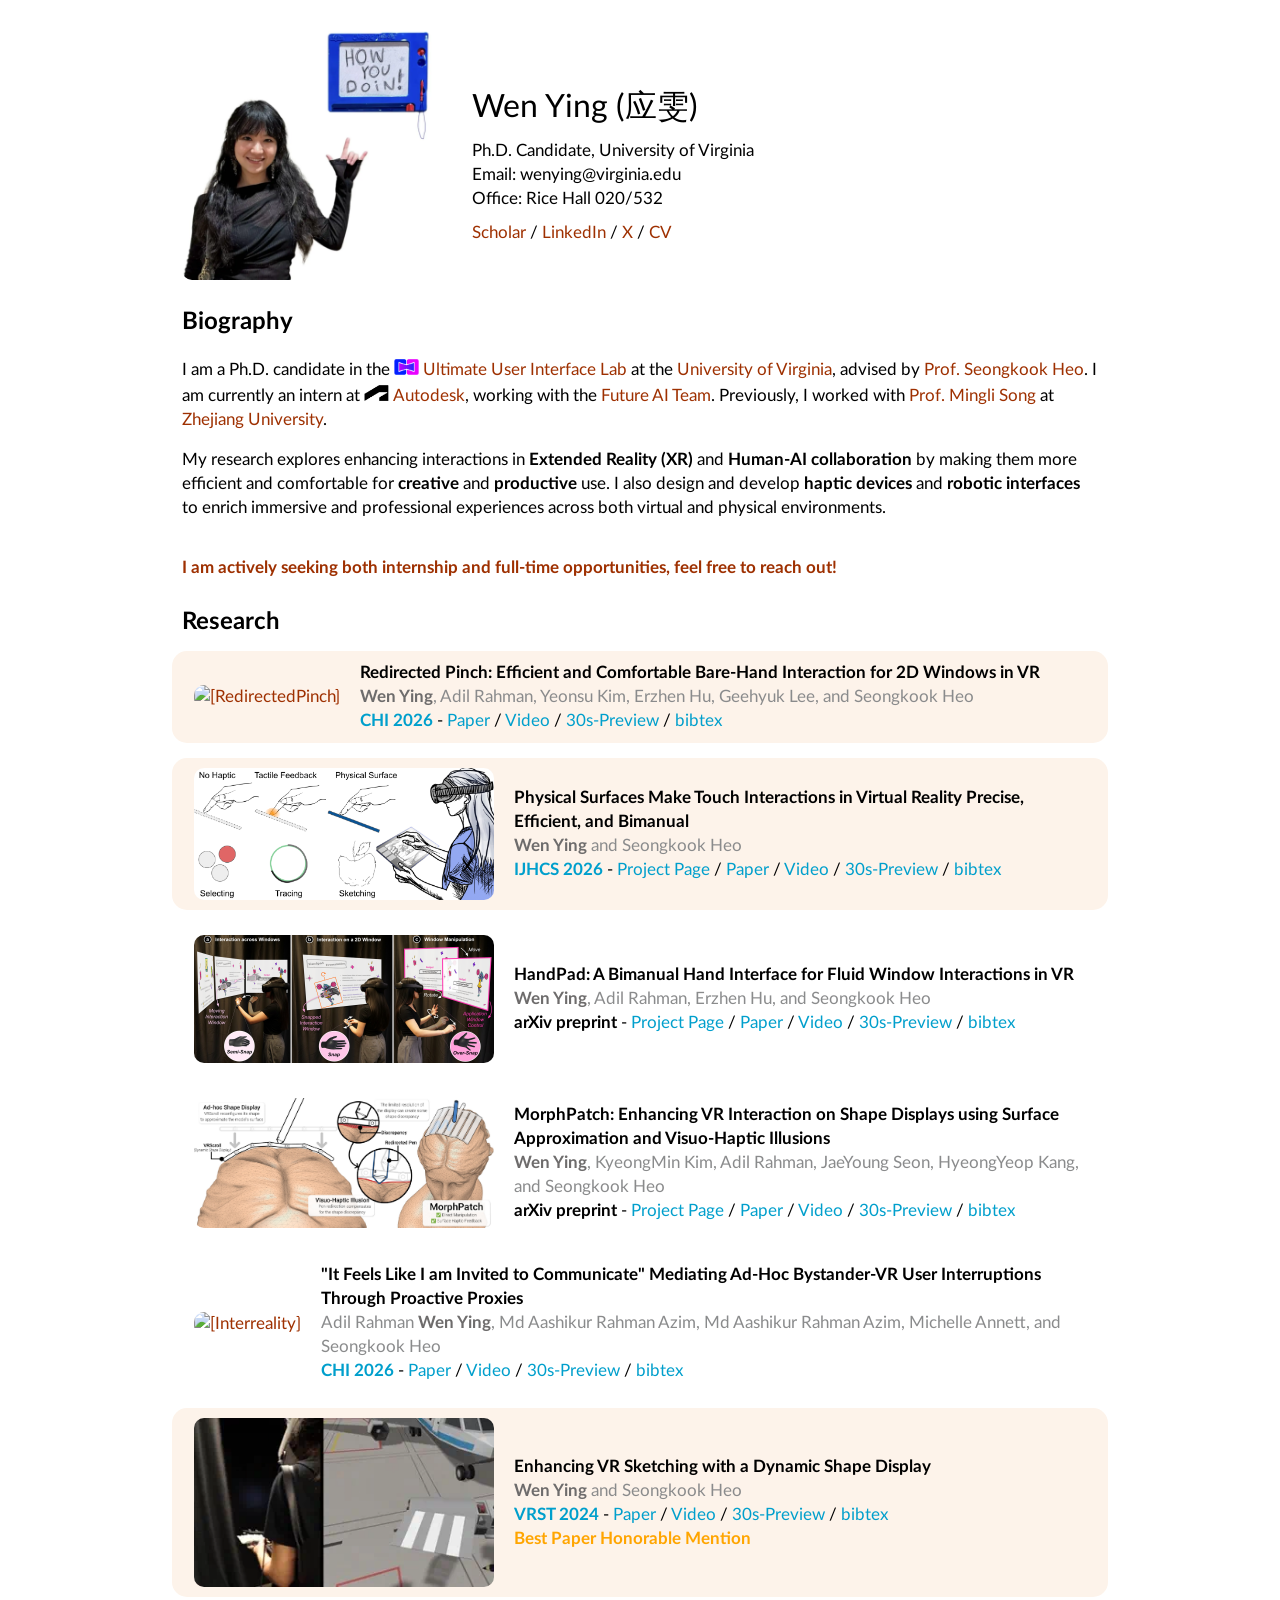
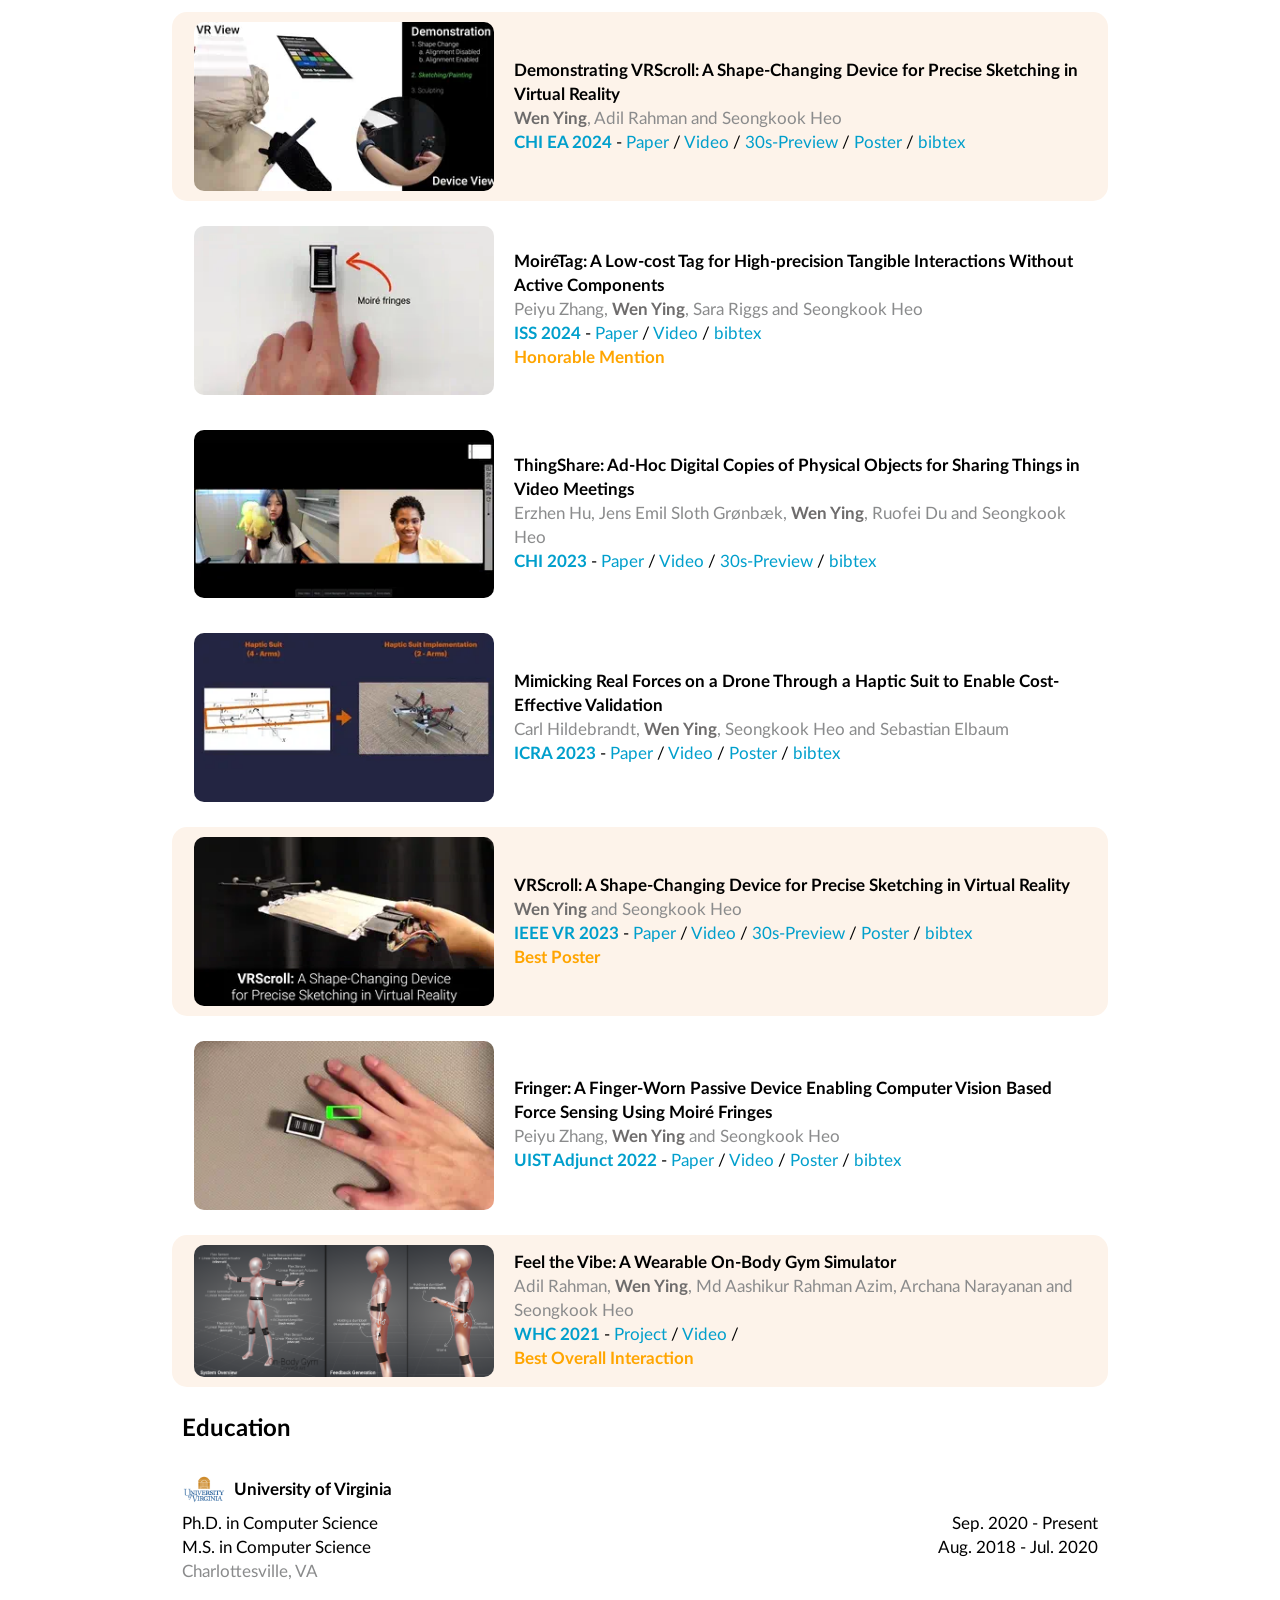
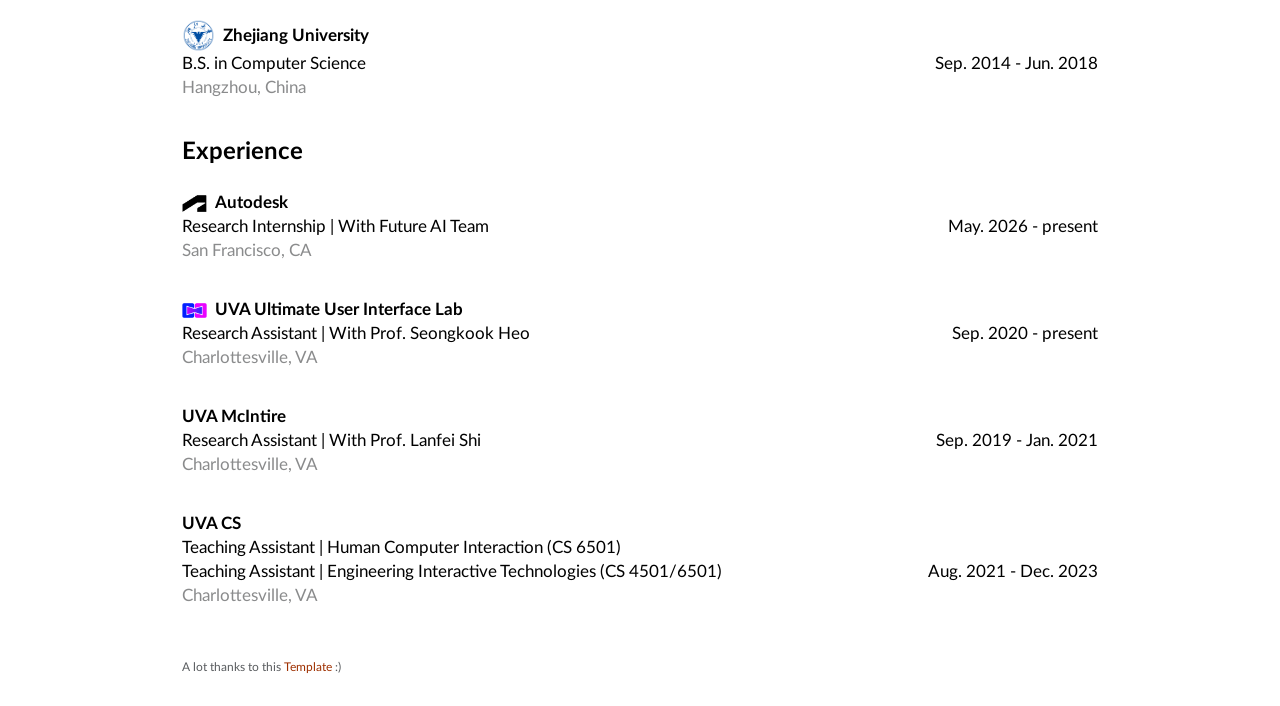
==== commit 8510c185: "update morphpatch preview" ====
--- a/index.html
+++ b/index.html
@@ -301,7 +301,7 @@
           <div class="col-xs-12 col-md-auto col-wrapper">
             <div class="figure">
               <a href="https://morphpatch.github.io/">
-                <img src="assets/MorphPatch/MorphPatch.png" alt="[MorphPatch]">
+                <img src="assets/MorphPatch/MorphPatch_Teaser.jpg" alt="[MorphPatch]">
               </a>
             </div>
           </div>
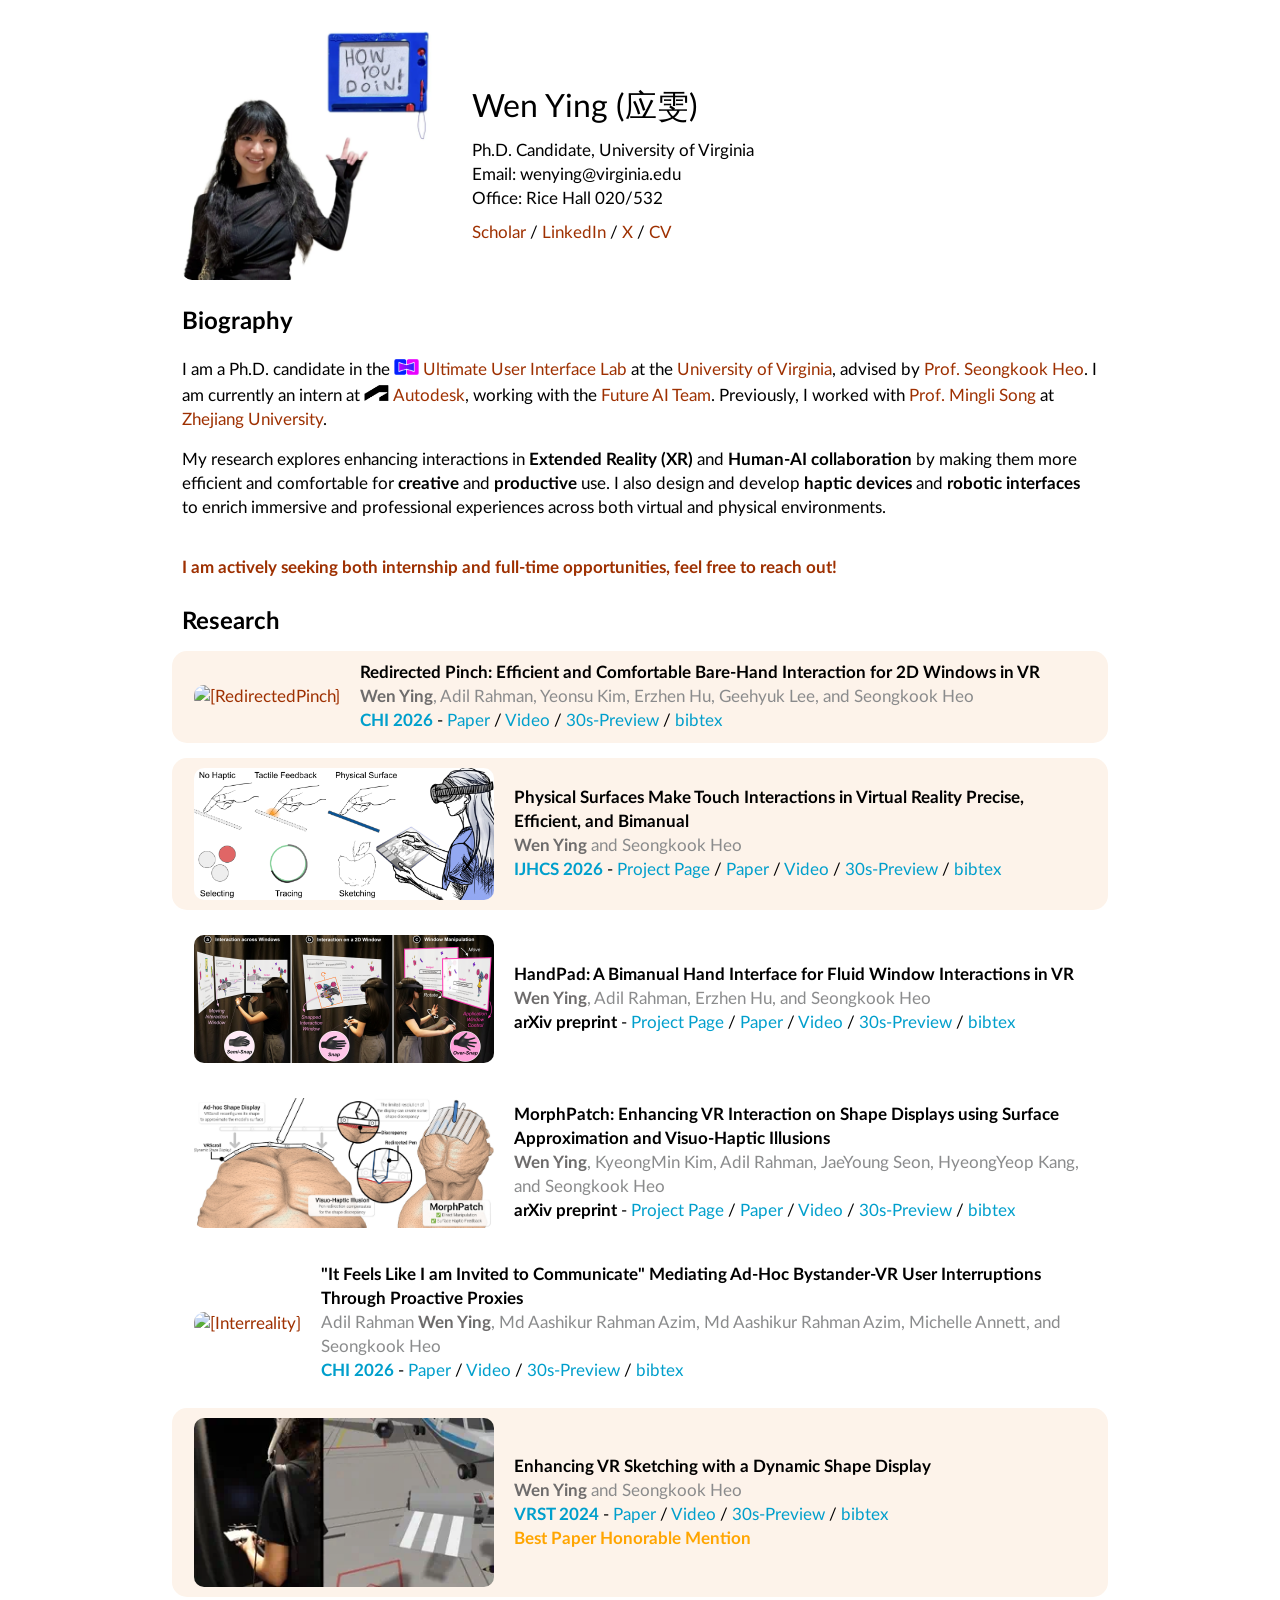
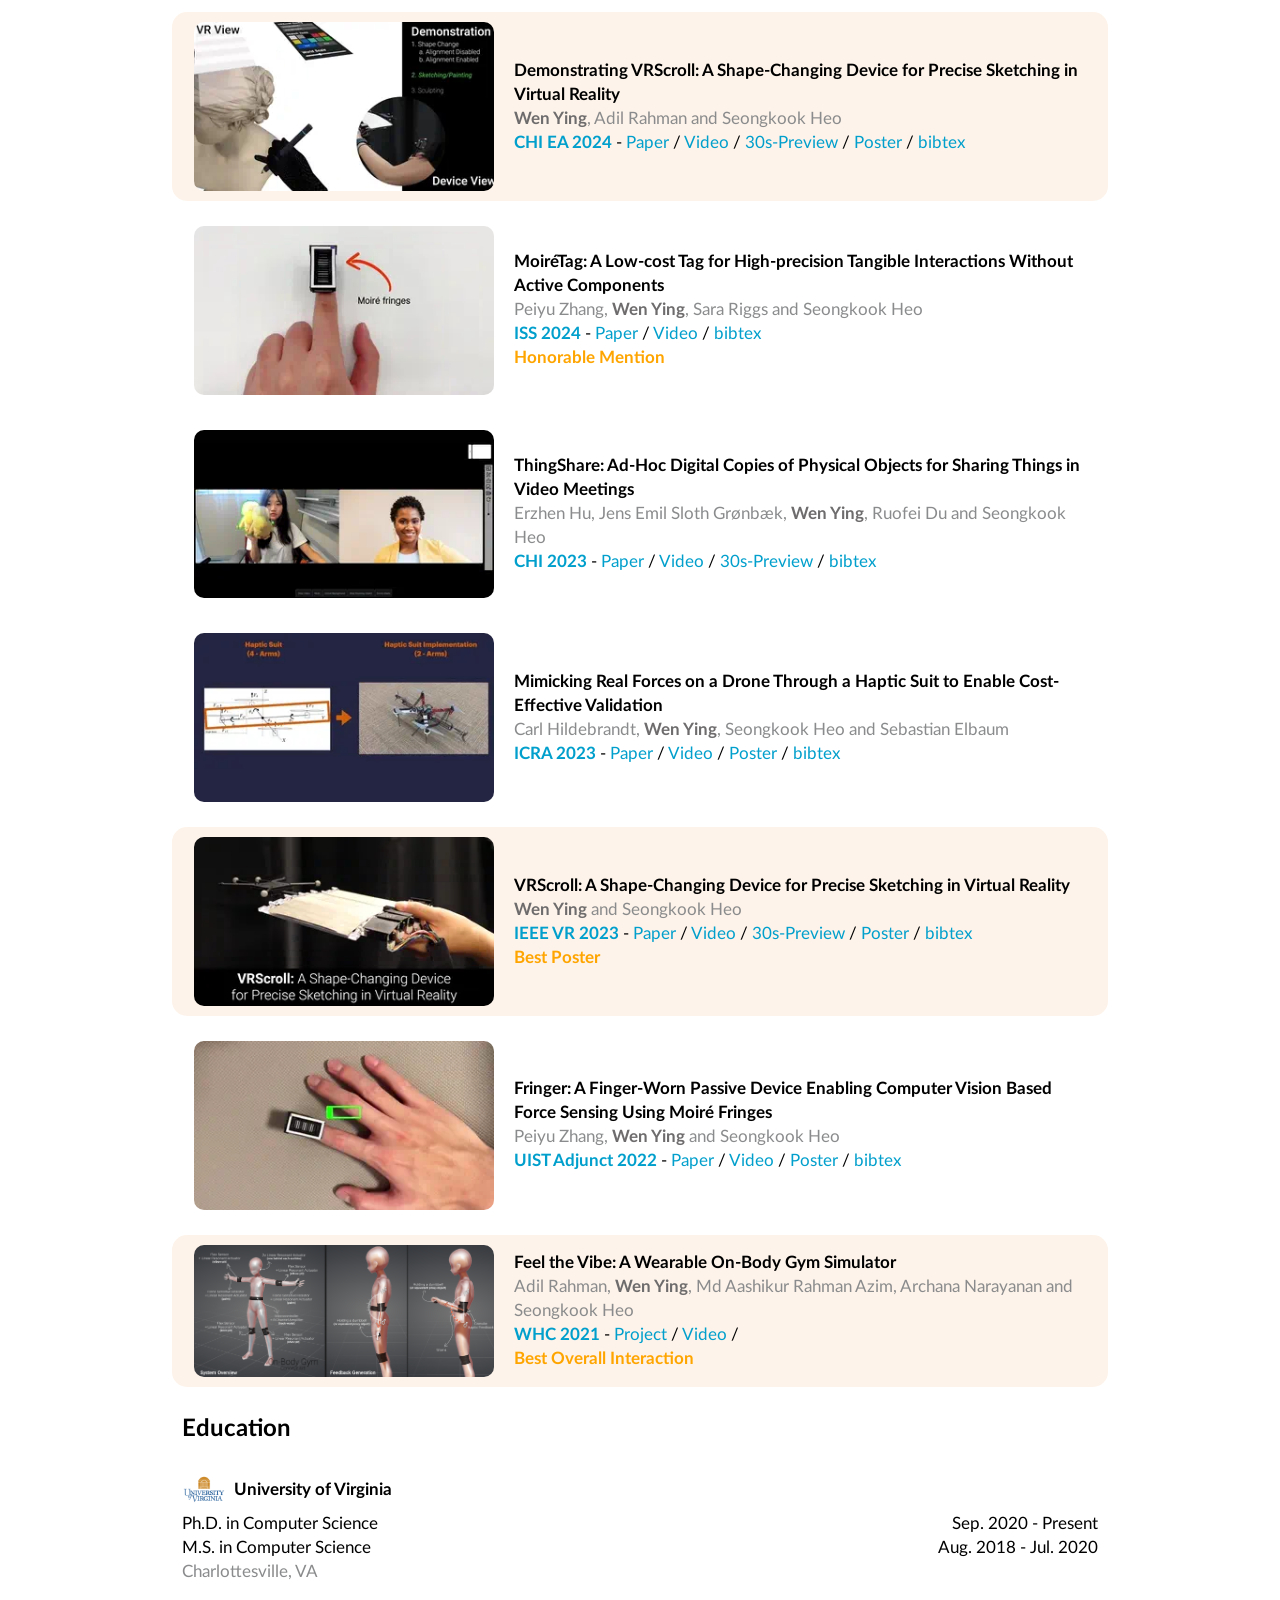
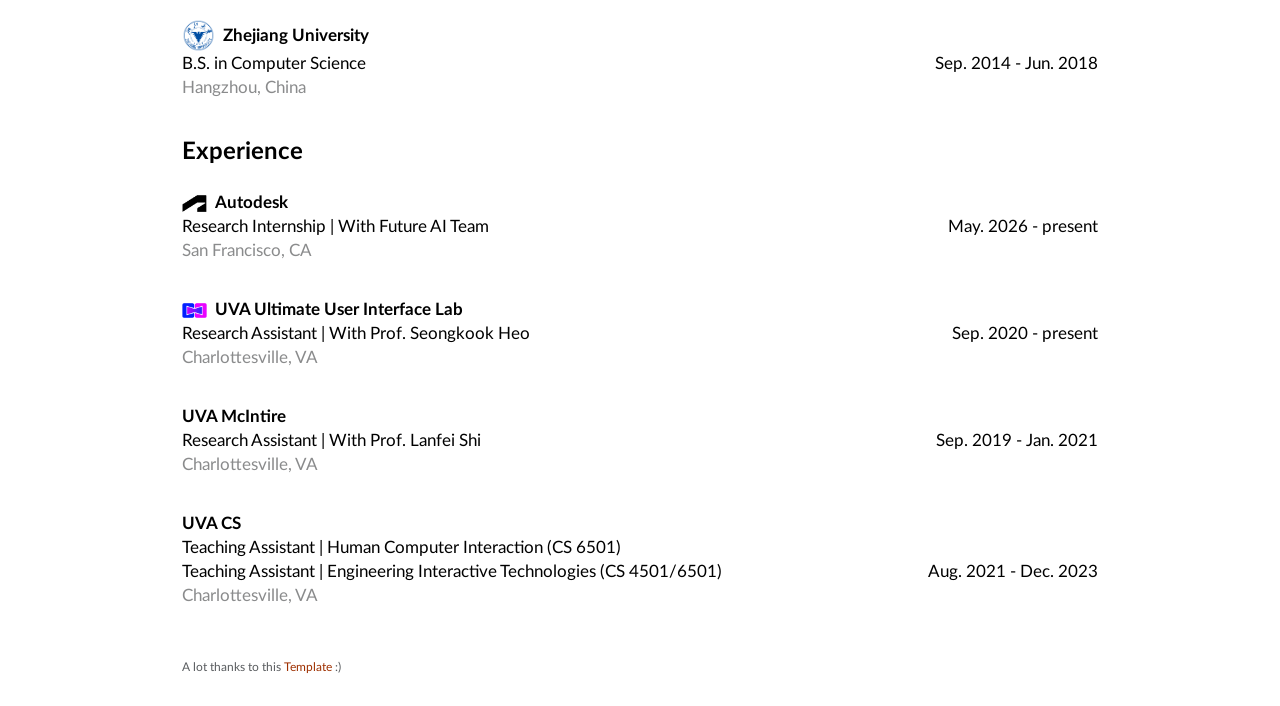
==== commit e333222b: "Move Physical Surface project to dedicated website" ====
--- a/index.html
+++ b/index.html
@@ -63,7 +63,7 @@
               <!-- <a href="https://github.com/wy-blacksheep">GitHub</a> / -->
               <a href="http://linkedin.com/in/wy7yv">LinkedIn</a> /
               <a href="https://x.com/WenYingYW">X</a> /
-              <a href="assets/profile/Resume_Wen_Ying_XR.pdf">CV</a>
+              <a href="assets/profile/Resume_Wen_Ying.pdf">CV</a>
             </div>
           </div>
         </div>
@@ -207,7 +207,7 @@
             </div>
             <div class="link">
               <span class="venue"><a href="https://www.sciencedirect.com/journal/international-journal-of-human-computer-studies">IJHCS 2026</a></span> - 
-              <a href="projects/physical-surface/">Project Page</a> /
+              <a href="https://physicalsurface.github.io/">Project Page</a> /
               <a href="assets/PhysicalSurface/PhysicalSurface-arXiv.pdf">Paper</a> /
               <a href="https://youtu.be/e_nzOkZIIKA">Video</a> /
               <a href="https://youtu.be/e_nzOkZIIKA">30s-Preview</a> /
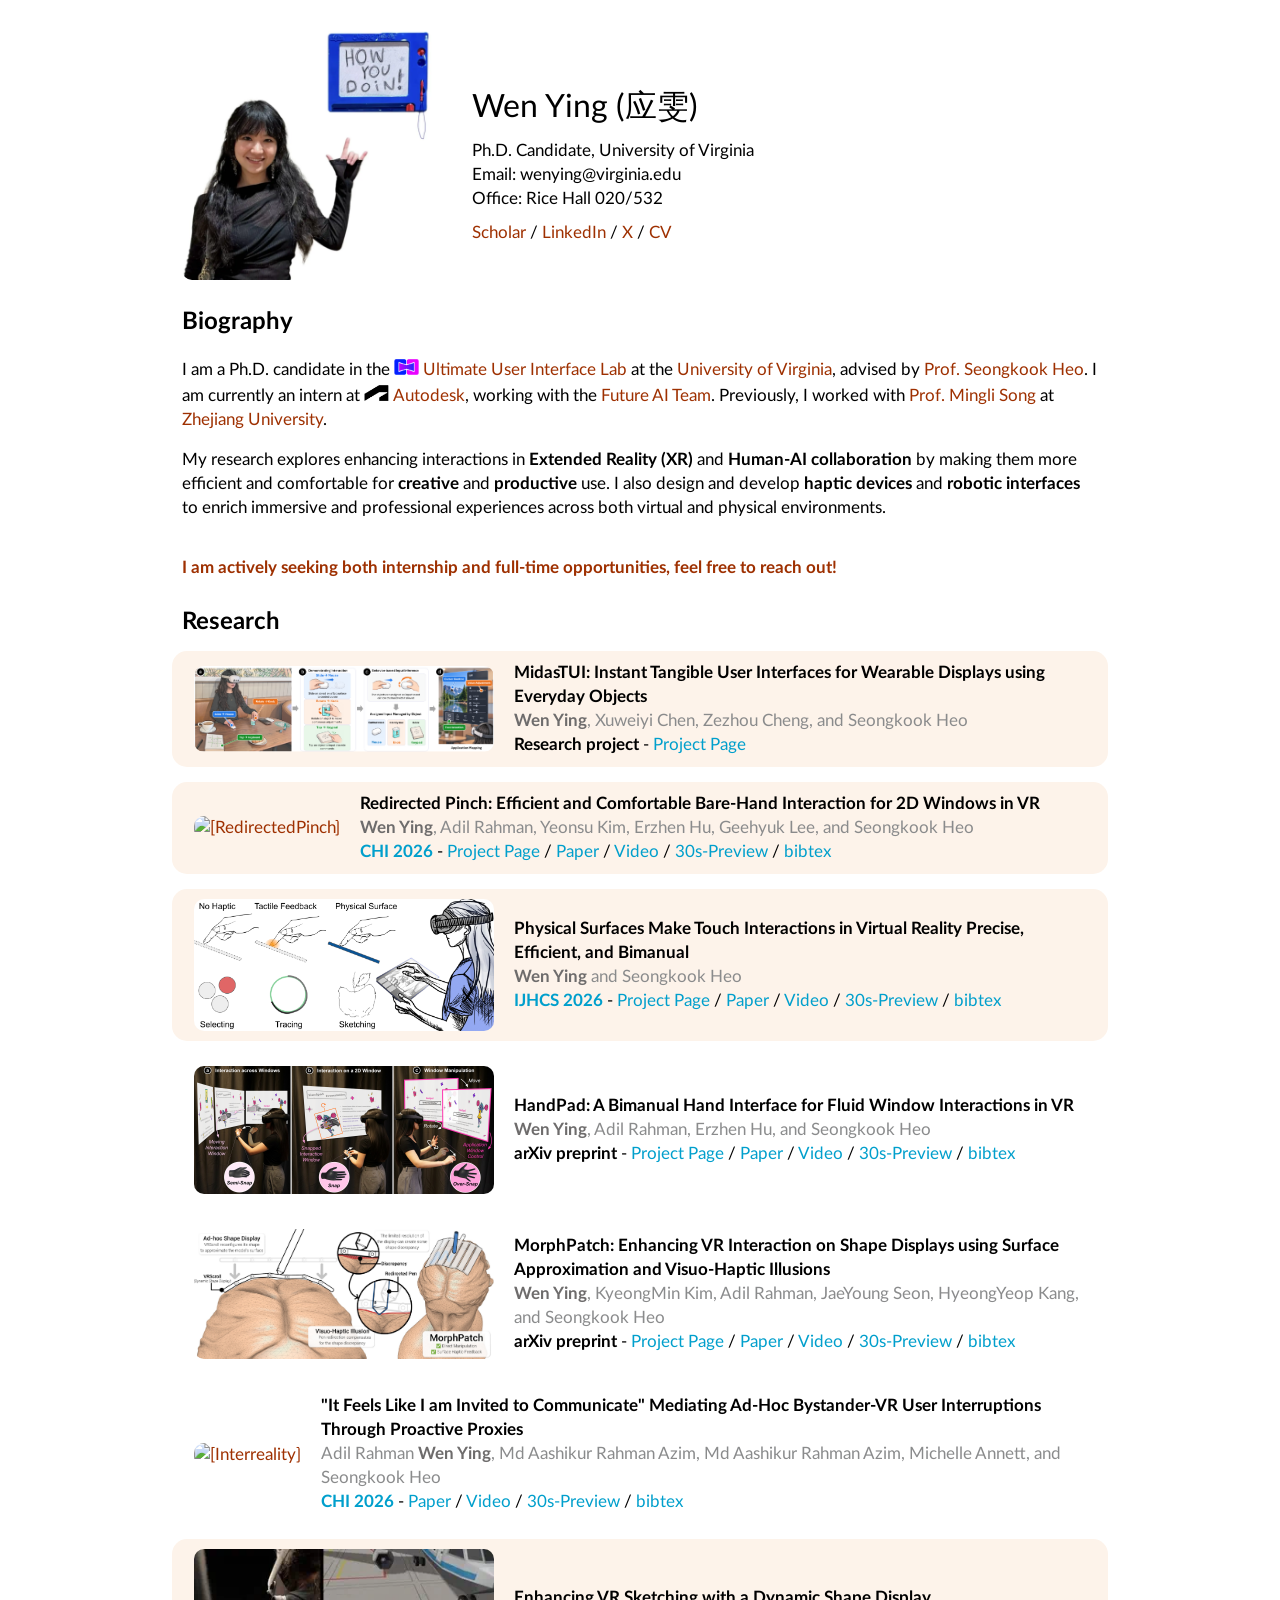
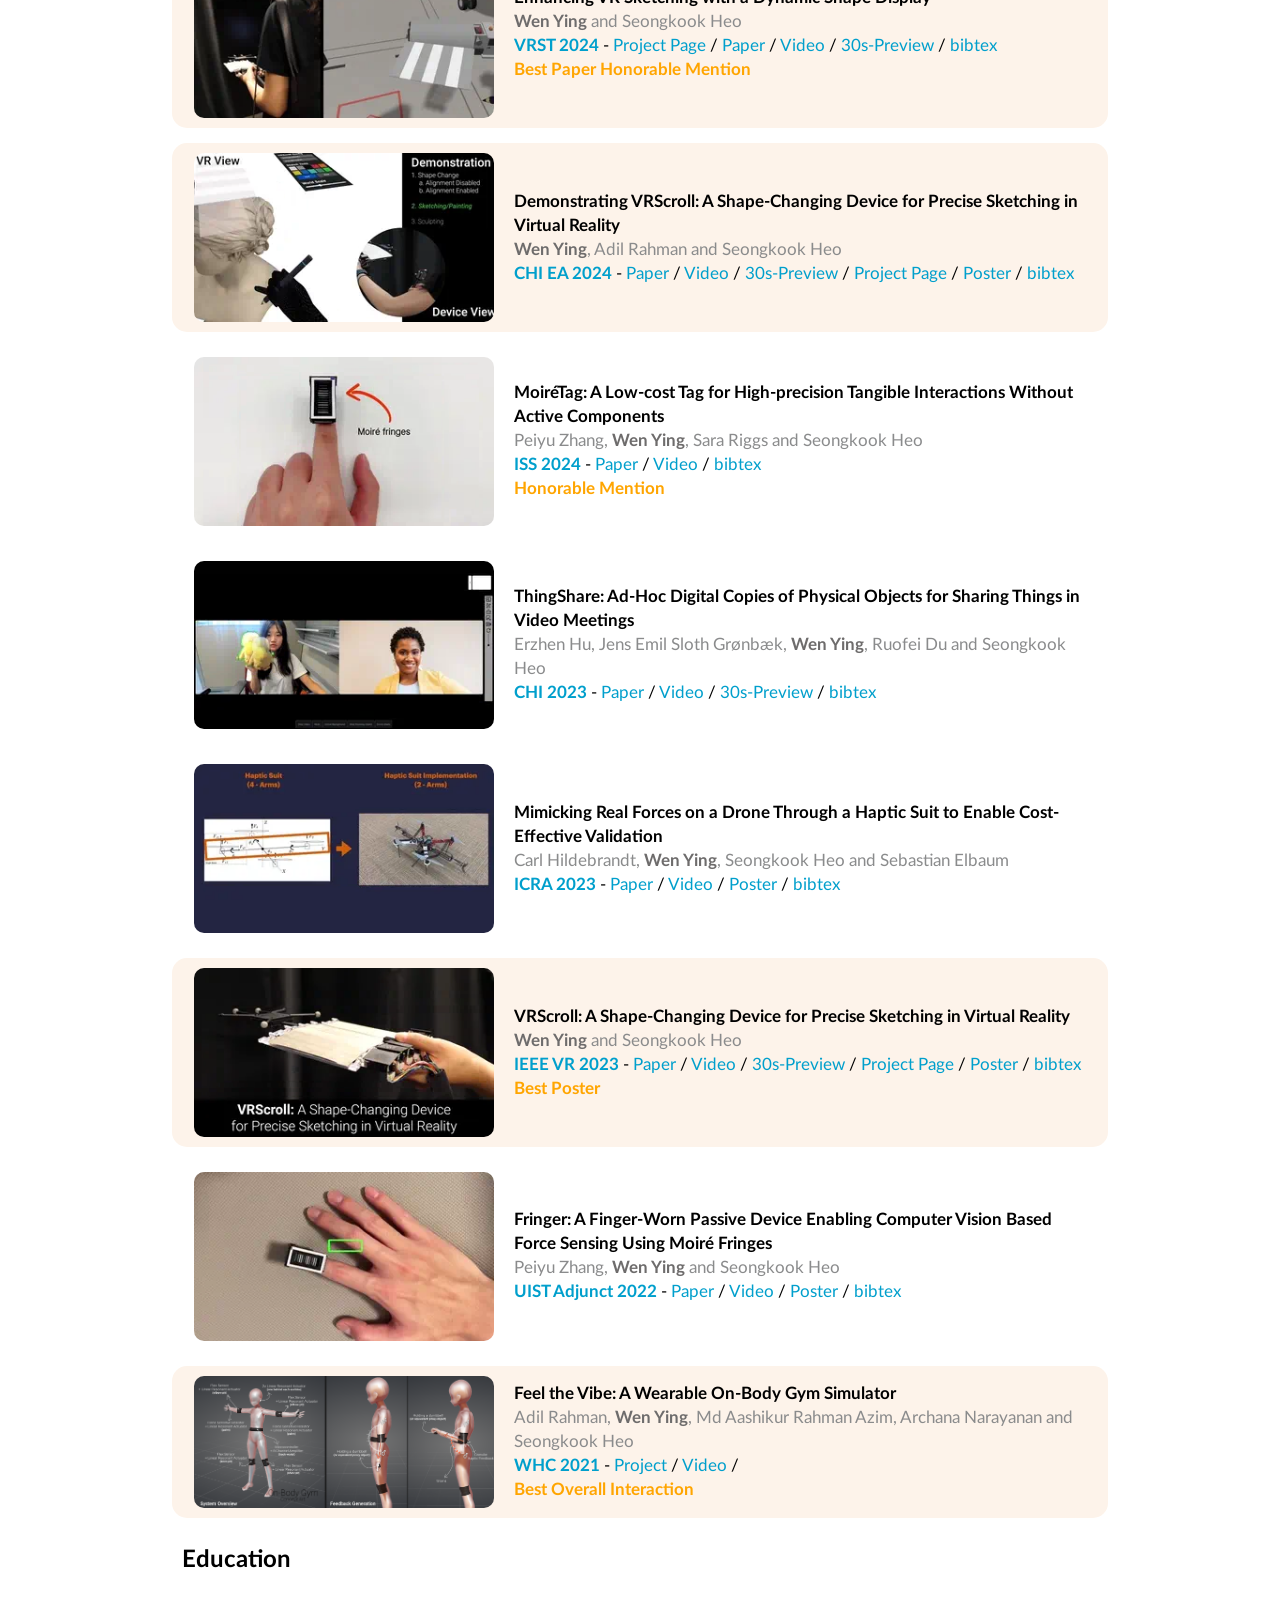
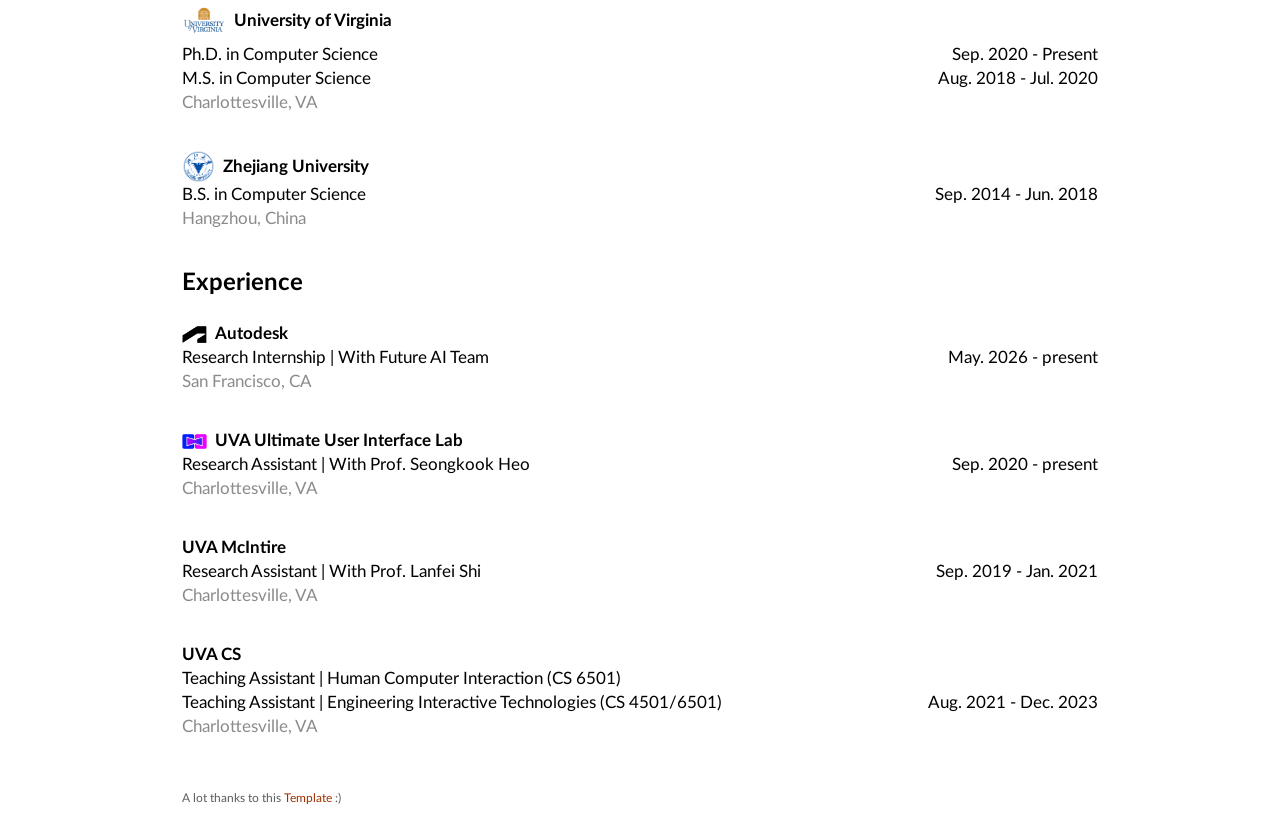
==== commit a7bc756b: "Add MidasTUI and link dedicated project websites" ====
--- a/index.html
+++ b/index.html
@@ -122,6 +122,23 @@
         <div class="row align-items-center">
           <div class="col-xs-12 col-md-auto col-wrapper">
             <div class="figure">
+              <a href="https://midastui.github.io/"><img src="assets/MidasTUI/MidasTUI_Teaser.png" alt="MidasTUI turns everyday objects into tangible controls"></a>
+            </div>
+          </div>
+          <div class="col-xs-12 col-md col-wrapper">
+            <div class="title"><a href="https://midastui.github.io/">MidasTUI: Instant Tangible User Interfaces for Wearable Displays using Everyday Objects</a></div>
+            <div class="authors"><me>Wen Ying</me>, Xuweiyi Chen, Zezhou Cheng, and <a href="https://seongkookheo.com/">Seongkook Heo</a></div>
+            <div class="link"><span class="venue">Research project</span> - <a href="https://midastui.github.io/">Project Page</a></div>
+          </div>
+        </div>
+      </div>
+      <!-- end -->
+
+      <!-- begin -->
+      <div class="representative section-item">
+        <div class="row align-items-center">
+          <div class="col-xs-12 col-md-auto col-wrapper">
+            <div class="figure">
               <a href="https://dl.acm.org/doi/10.1145/3772318.3791512">
                 <img src="assets/RedirectedPinch/RedirectedPinch_Demo.webp" alt="[RedirectedPinch]">
               </a>
@@ -145,6 +162,7 @@
             <div class="link">
               <span class="venue"><a href="https://chi2026.acm.org/">CHI 2026</a></span> - 
               <!-- <a href="https://gmh14.github.io/phys-comp/">Homepage</a> / -->
+              <a href="https://redirectedpinch.github.io/">Project Page</a> /
               <a href="assets/RedirectedPinch/RedirectedPinch_CHI2026.pdf">Paper</a> /
               <a href="https://www.youtube.com/watch?v=53L3yaaeh4w">Video</a> /
               <a href="https://www.youtube.com/watch?v=53L3yaaeh4w">30s-Preview</a> /
@@ -441,6 +459,7 @@
             <div class="link">
               <span class="venue"><a href="https://vrst.hosting.acm.org/vrst2024/">VRST 2024</a></span> - 
               <!-- <a href="https://gmh14.github.io/phys-comp/">Homepage</a> / -->
+              <a href="https://vrscroll.github.io/">Project Page</a> /
               <a href="https://dl.acm.org/doi/pdf/10.1145/3641825.3687714">Paper</a> /
               <a href="https://youtu.be/imfZ1vM0MYo">Video</a> /
               <a href="https://youtu.be/nAb2pyyHamw">30s-Preview</a> /
@@ -507,6 +526,7 @@
               <a href="https://dl.acm.org/doi/pdf/10.1145/3613905.3648662">Paper</a> /
               <a href="https://www.youtube.com/watch?v=Xe2h-KaK9O8">Video</a> /
               <a href="https://www.youtube.com/watch?v=8HN8IcRJBhA">30s-Preview</a> /
+              <a href="https://vrscroll.github.io/">Project Page</a> /
               <a href="assets/VRScrollDemo/vrscroll_poster.pdf" target="_blank">Poster</a> /
               <!-- <a href="https://github.com/gmh14/phys-comp">Code</a> / -->
               <a data-bs-toggle="collapse" href="#bibtex-VRScrollDemo" onclick="return false">bibtex</a>
@@ -750,6 +770,7 @@
               <a href="https://ieeexplore.ieee.org/stamp/stamp.jsp?tp=&arnumber=10108764">Paper</a> /
               <a href="https://youtu.be/jnwn5VxDIpU">Video</a> /
               <a href="https://youtu.be/0f4YcsrqL1Q">30s-Preview</a> /
+              <a href="https://vrscroll.github.io/">Project Page</a> /
               <a href="assets/VRScroll/vrscroll_poster.pdf" target="_blank">Poster</a> /
               <!-- <a href="https://github.com/PingchuanMa/SGA">Code</a> / -->
               <a data-bs-toggle="collapse" href="#bibtex-VRScroll" onclick="return false">bibtex</a>
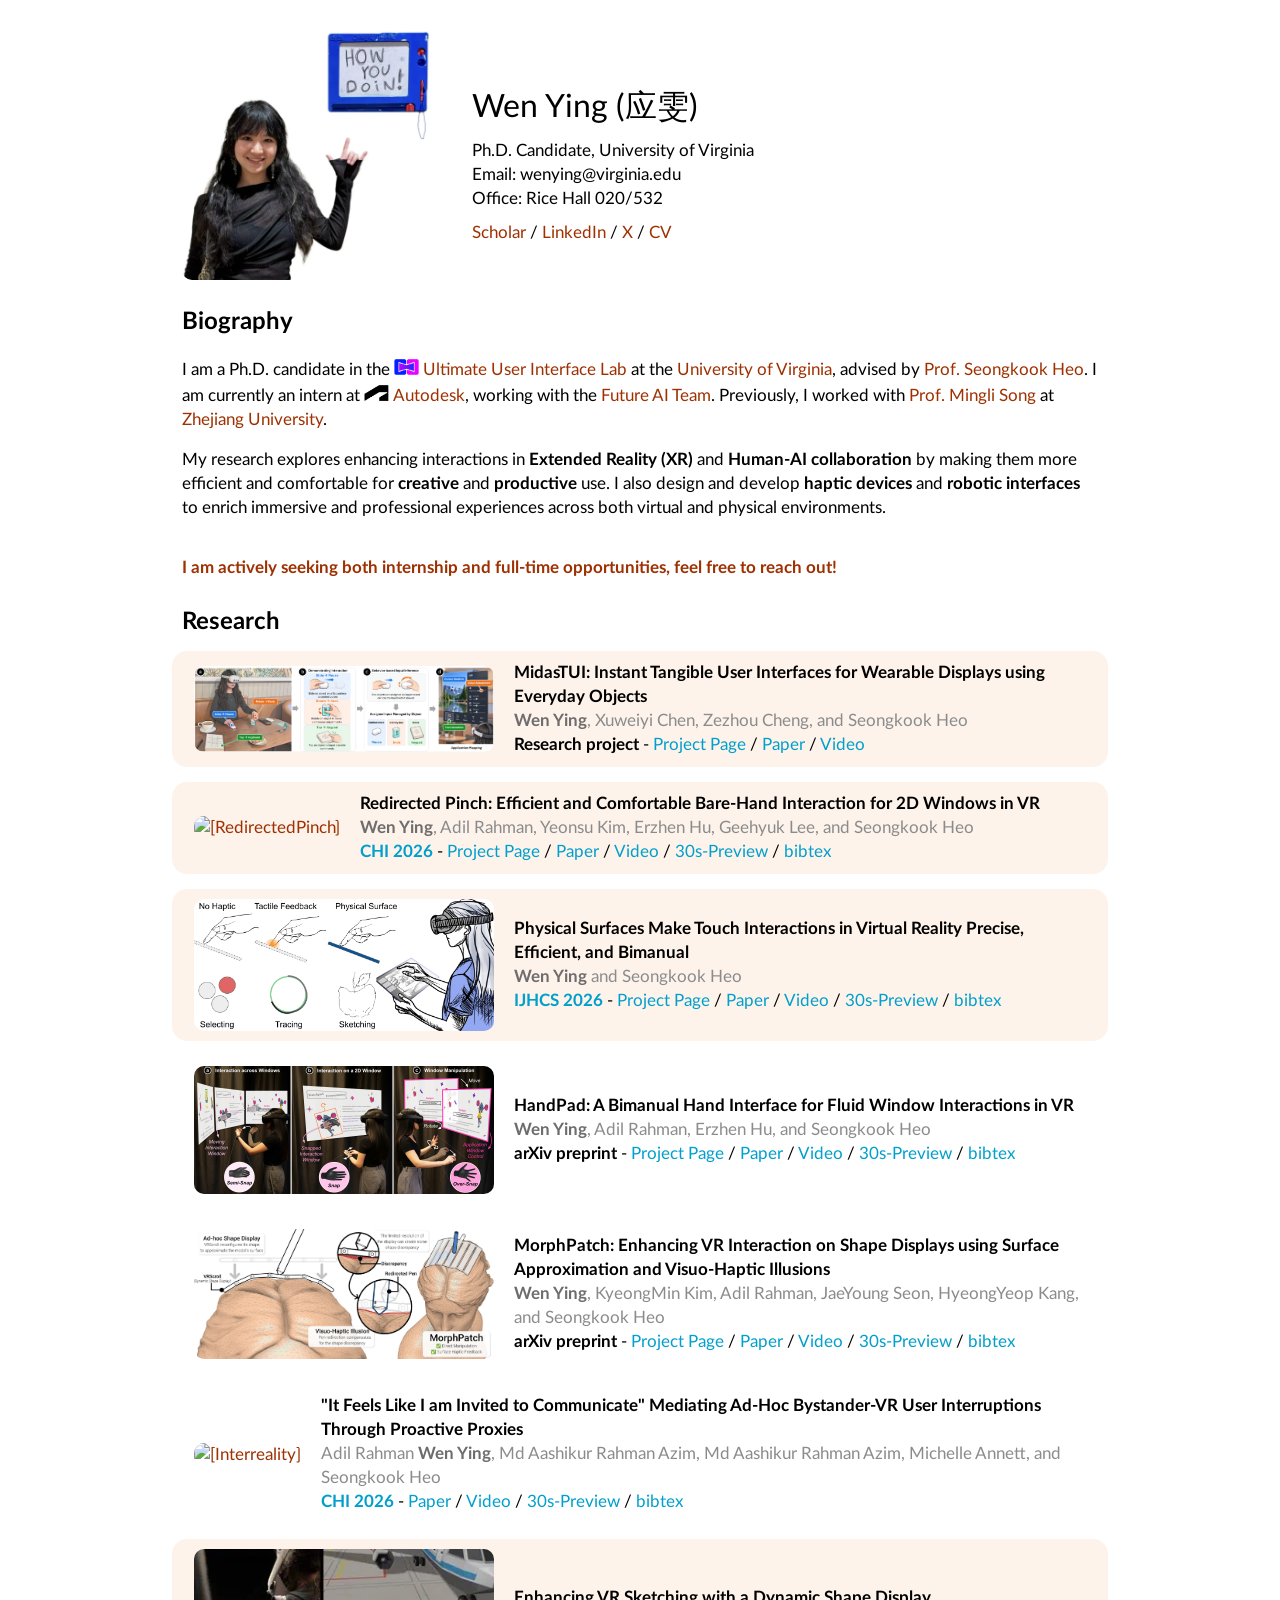
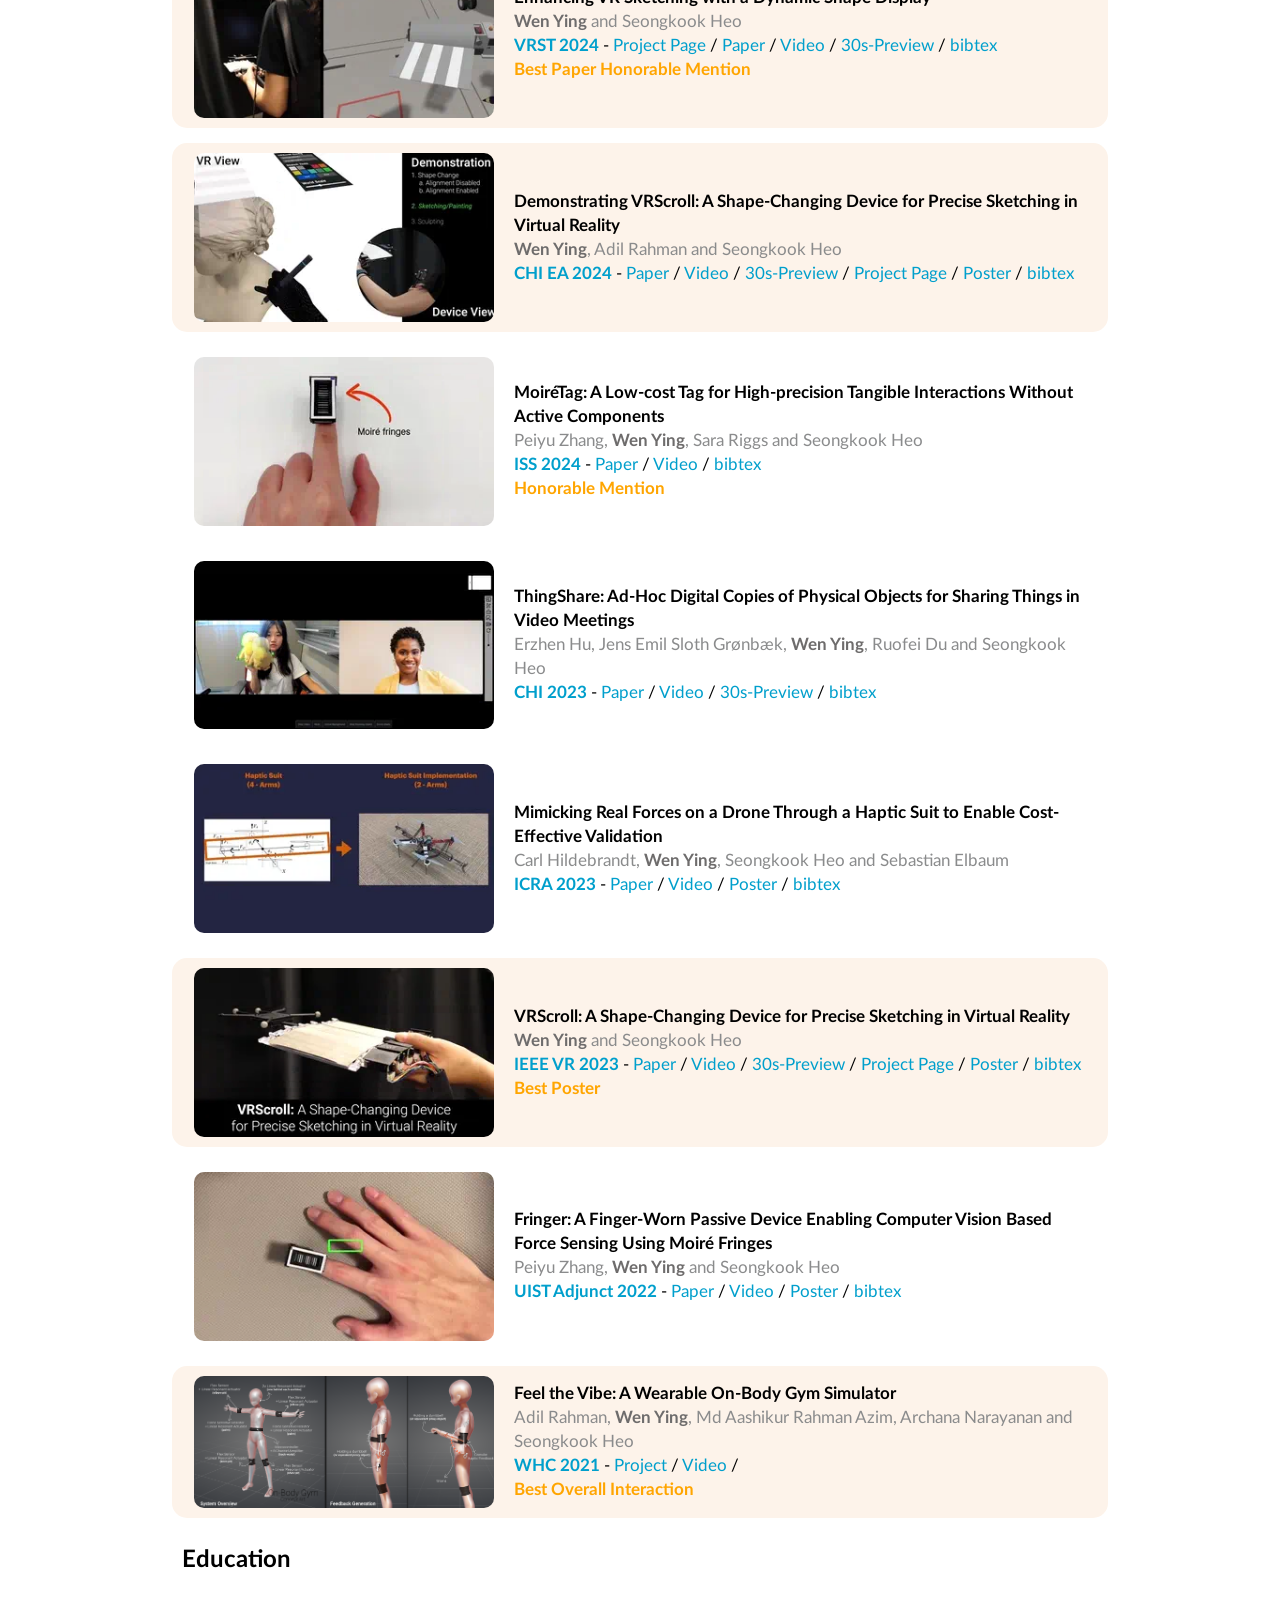
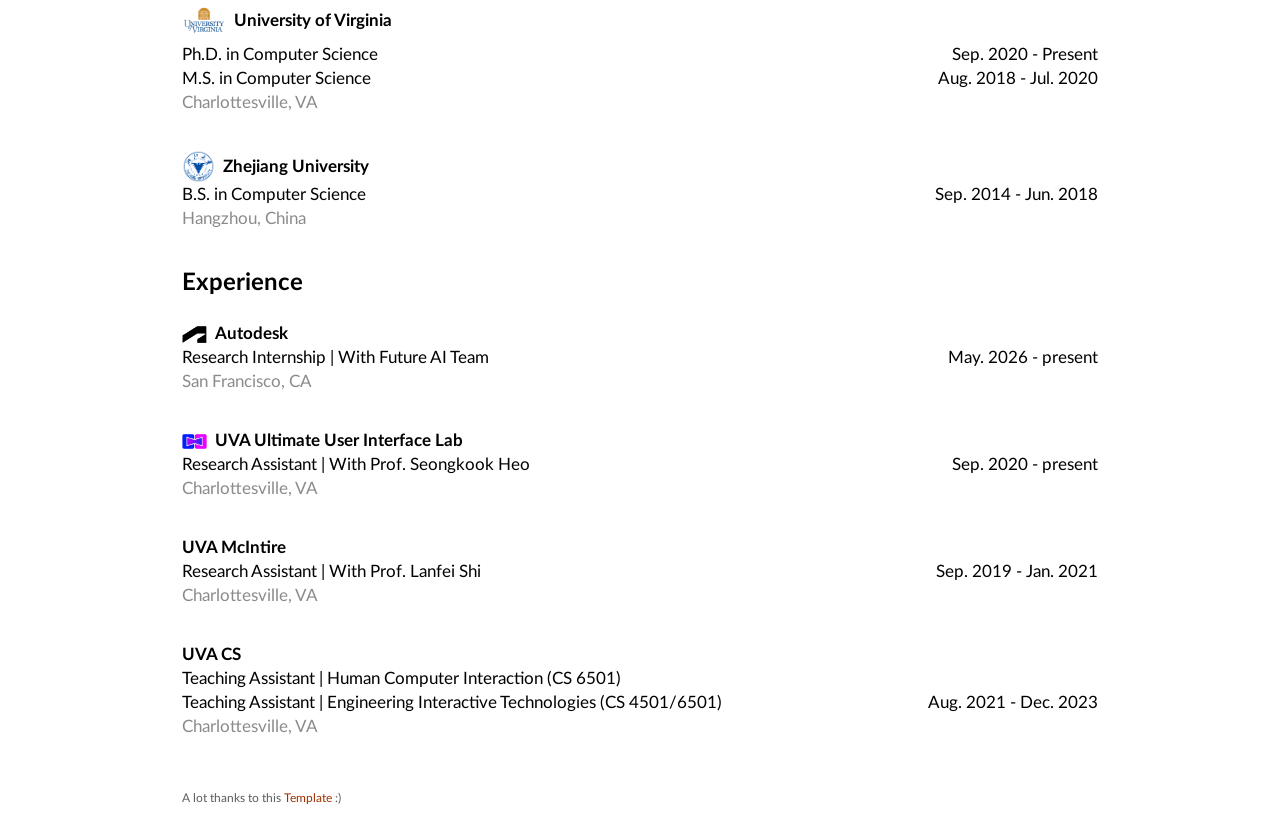
==== commit 844854af: "Link MidasTUI paper and video from homepage" ====
--- a/index.html
+++ b/index.html
@@ -128,7 +128,7 @@
           <div class="col-xs-12 col-md col-wrapper">
             <div class="title"><a href="https://midastui.github.io/">MidasTUI: Instant Tangible User Interfaces for Wearable Displays using Everyday Objects</a></div>
             <div class="authors"><me>Wen Ying</me>, Xuweiyi Chen, Zezhou Cheng, and <a href="https://seongkookheo.com/">Seongkook Heo</a></div>
-            <div class="link"><span class="venue">Research project</span> - <a href="https://midastui.github.io/">Project Page</a></div>
+            <div class="link"><span class="venue">Research project</span> - <a href="https://midastui.github.io/">Project Page</a> / <a href="https://midastui.github.io/assets/MidasTUI.pdf">Paper</a> / <a href="https://midastui.github.io/#video">Video</a></div>
           </div>
         </div>
       </div>
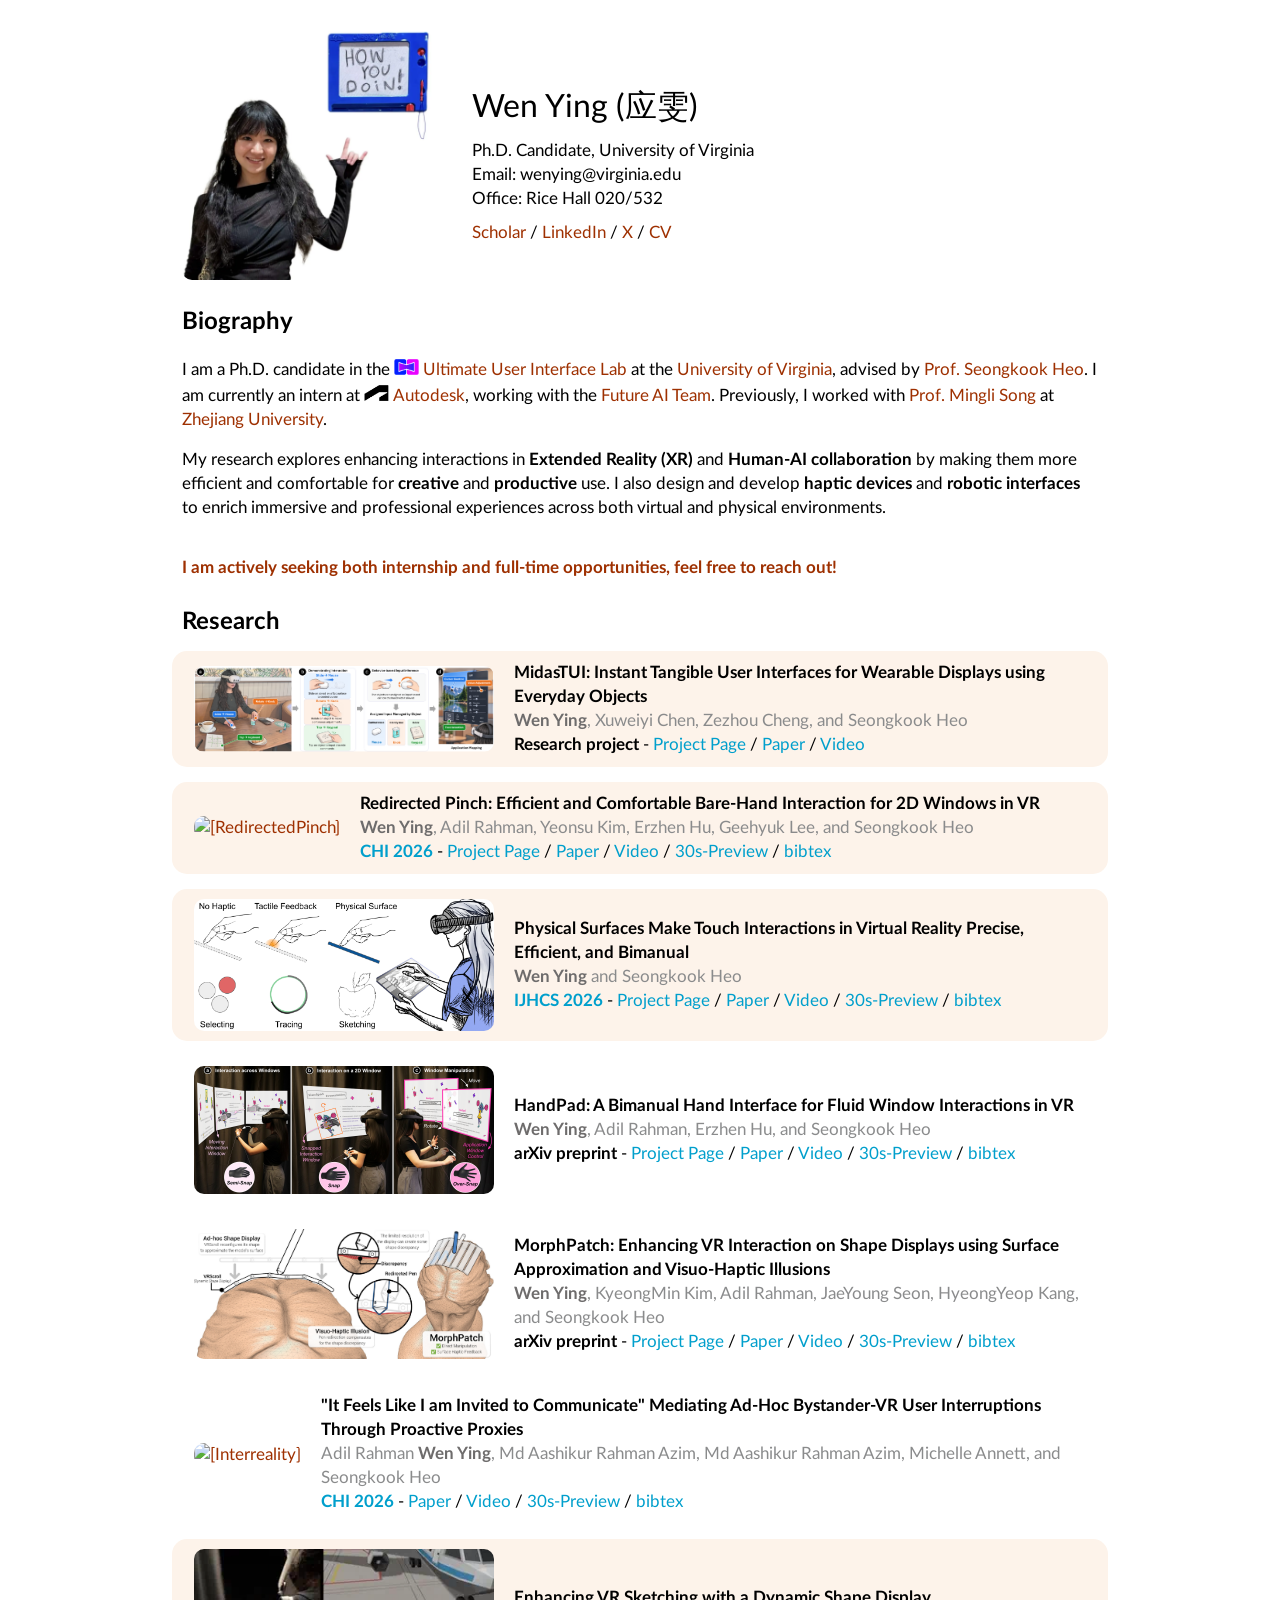
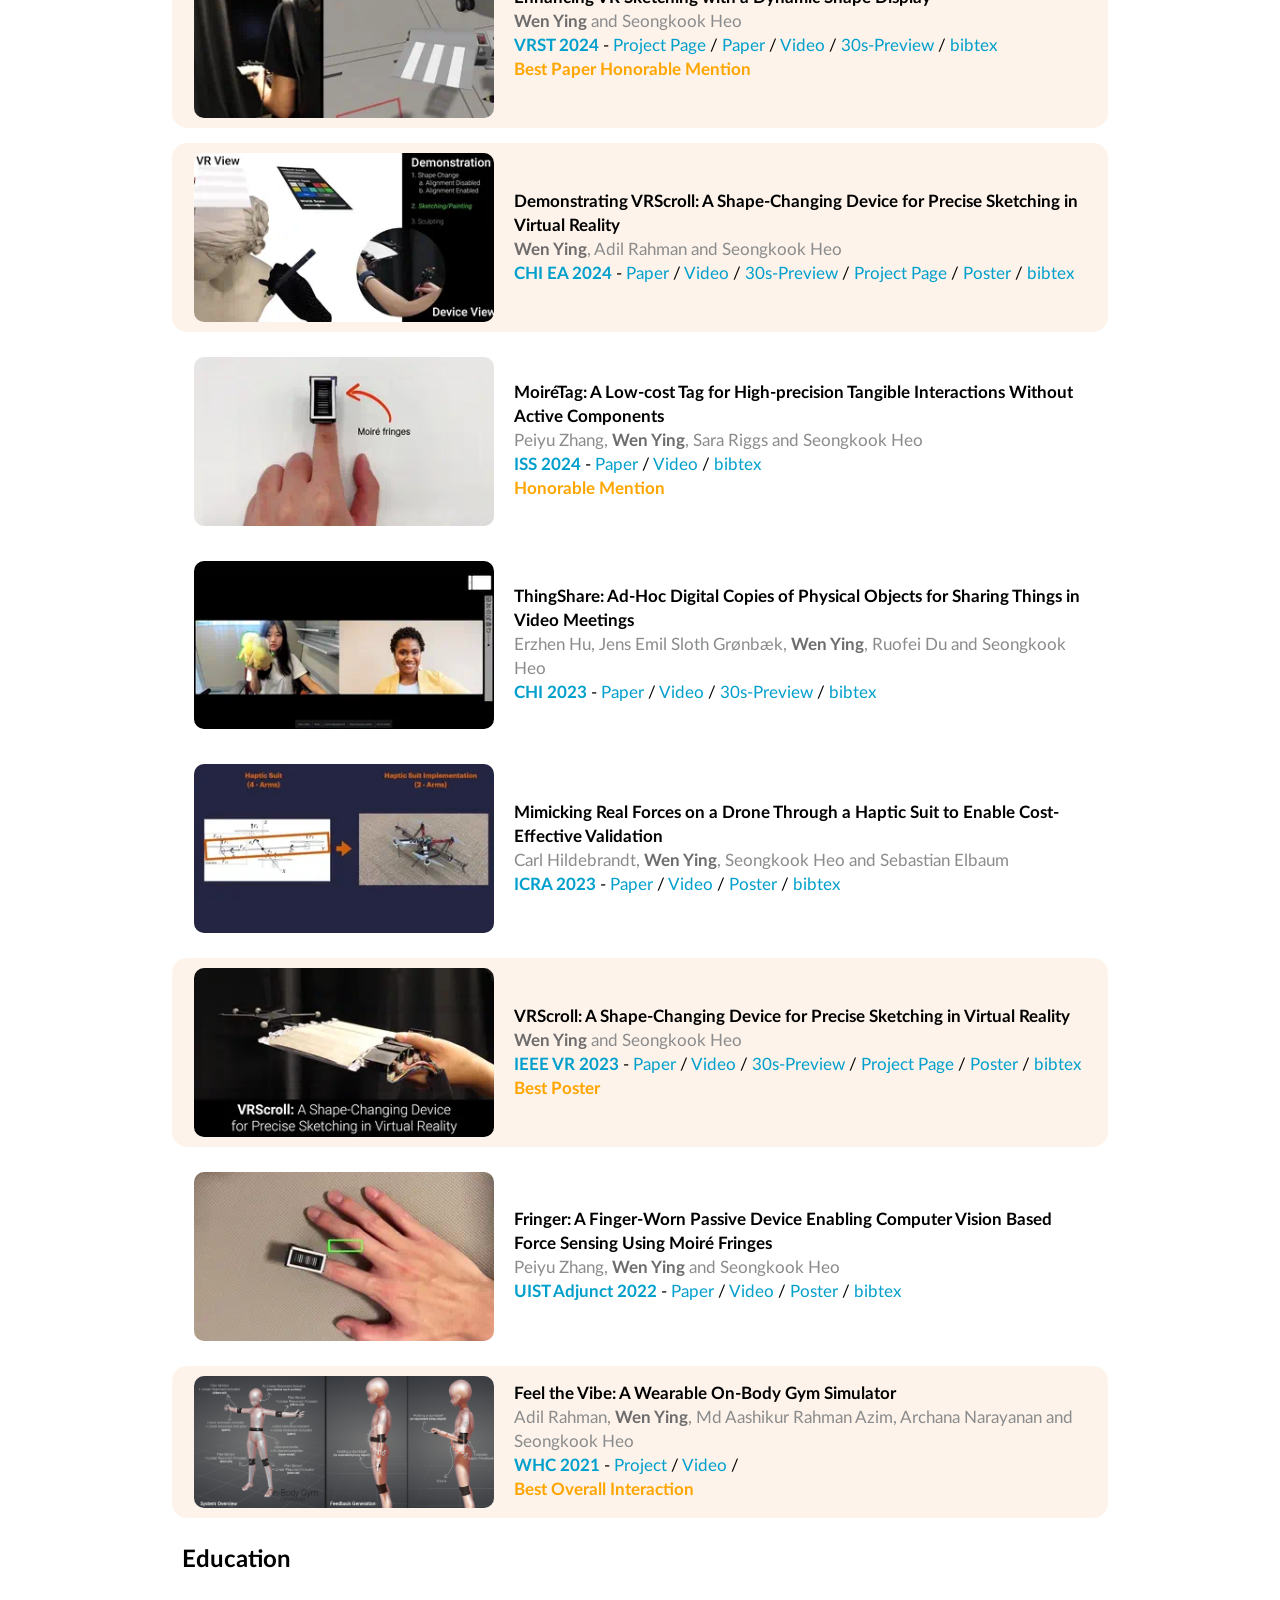
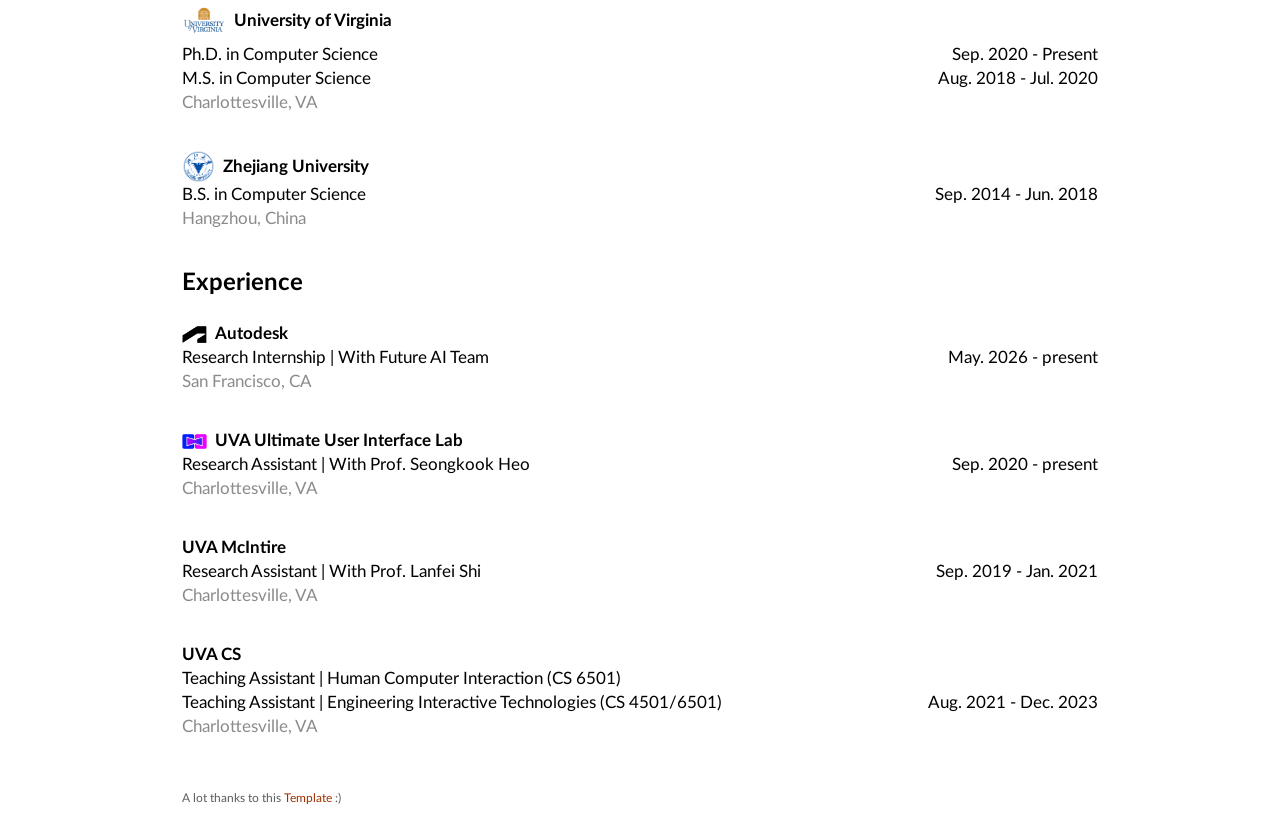
==== commit 4d7e3125: "Open dedicated project pages from homepage titles and thumbnails" ====
--- a/index.html
+++ b/index.html
@@ -139,14 +139,14 @@
         <div class="row align-items-center">
           <div class="col-xs-12 col-md-auto col-wrapper">
             <div class="figure">
-              <a href="https://dl.acm.org/doi/10.1145/3772318.3791512">
+              <a href="https://redirectedpinch.github.io/">
                 <img src="assets/RedirectedPinch/RedirectedPinch_Demo.webp" alt="[RedirectedPinch]">
               </a>
             </div>
           </div>
           <div class="col-xs-12 col-md col-wrapper">
             <div class="title">
-              <a href="https://dl.acm.org/doi/10.1145/3772318.3791512">
+              <a href="https://redirectedpinch.github.io/">
                 Redirected Pinch: Efficient and Comfortable Bare-Hand Interaction for 2D Windows in VR
               </a>
             </div>
@@ -440,14 +440,14 @@
         <div class="row align-items-center">
           <div class="col-xs-12 col-md-auto col-wrapper">
             <div class="figure">
-              <a href="https://dl.acm.org/doi/abs/10.1145/3641825.3687714">
+              <a href="https://vrscroll.github.io/">
                 <img src="assets/VRSketching/VRSketching_Short.webp" alt="[VRSketching]">
               </a>
             </div>
           </div>
           <div class="col-xs-12 col-md col-wrapper">
             <div class="title">
-              <a href="https://dl.acm.org/doi/abs/10.1145/3641825.3687714">
+              <a href="https://vrscroll.github.io/">
                 Enhancing VR Sketching with a Dynamic Shape Display
               </a>
             </div>
@@ -503,14 +503,14 @@
         <div class="row align-items-center">
           <div class="col-xs-12 col-md-auto col-wrapper">
             <div class="figure">
-              <a href="https://dl.acm.org/doi/abs/10.1145/3613905.3648662">
+              <a href="https://vrscroll.github.io/">
                 <img src="assets/VRScrollDemo/VRScroll_Demo.webp" alt="[VRScrollDemo]">
               </a>
             </div>
           </div>
           <div class="col-xs-12 col-md col-wrapper">
             <div class="title">
-              <a href="https://dl.acm.org/doi/abs/10.1145/3613905.3648662">
+              <a href="https://vrscroll.github.io/">
                 Demonstrating VRScroll: A Shape-Changing Device for Precise Sketching in Virtual Reality
               </a>
             </div>
@@ -748,14 +748,14 @@
         <div class="row align-items-center">
           <div class="col-xs-12 col-md-auto col-wrapper">
             <div class="figure">
-              <a href="https://ieeexplore.ieee.org/abstract/document/10108764">
+              <a href="https://vrscroll.github.io/">
                 <img src="assets/VRScroll/VRScroll_Short.webp" alt="[VRScroll]">
               </a>
             </div>
           </div>
           <div class="col-xs-12 col-md col-wrapper">
             <div class="title">
-              <a href="https://ieeexplore.ieee.org/abstract/document/10108764">
+              <a href="https://vrscroll.github.io/">
                 VRScroll: A Shape-Changing Device for Precise Sketching in Virtual Reality
               </a>
             </div>
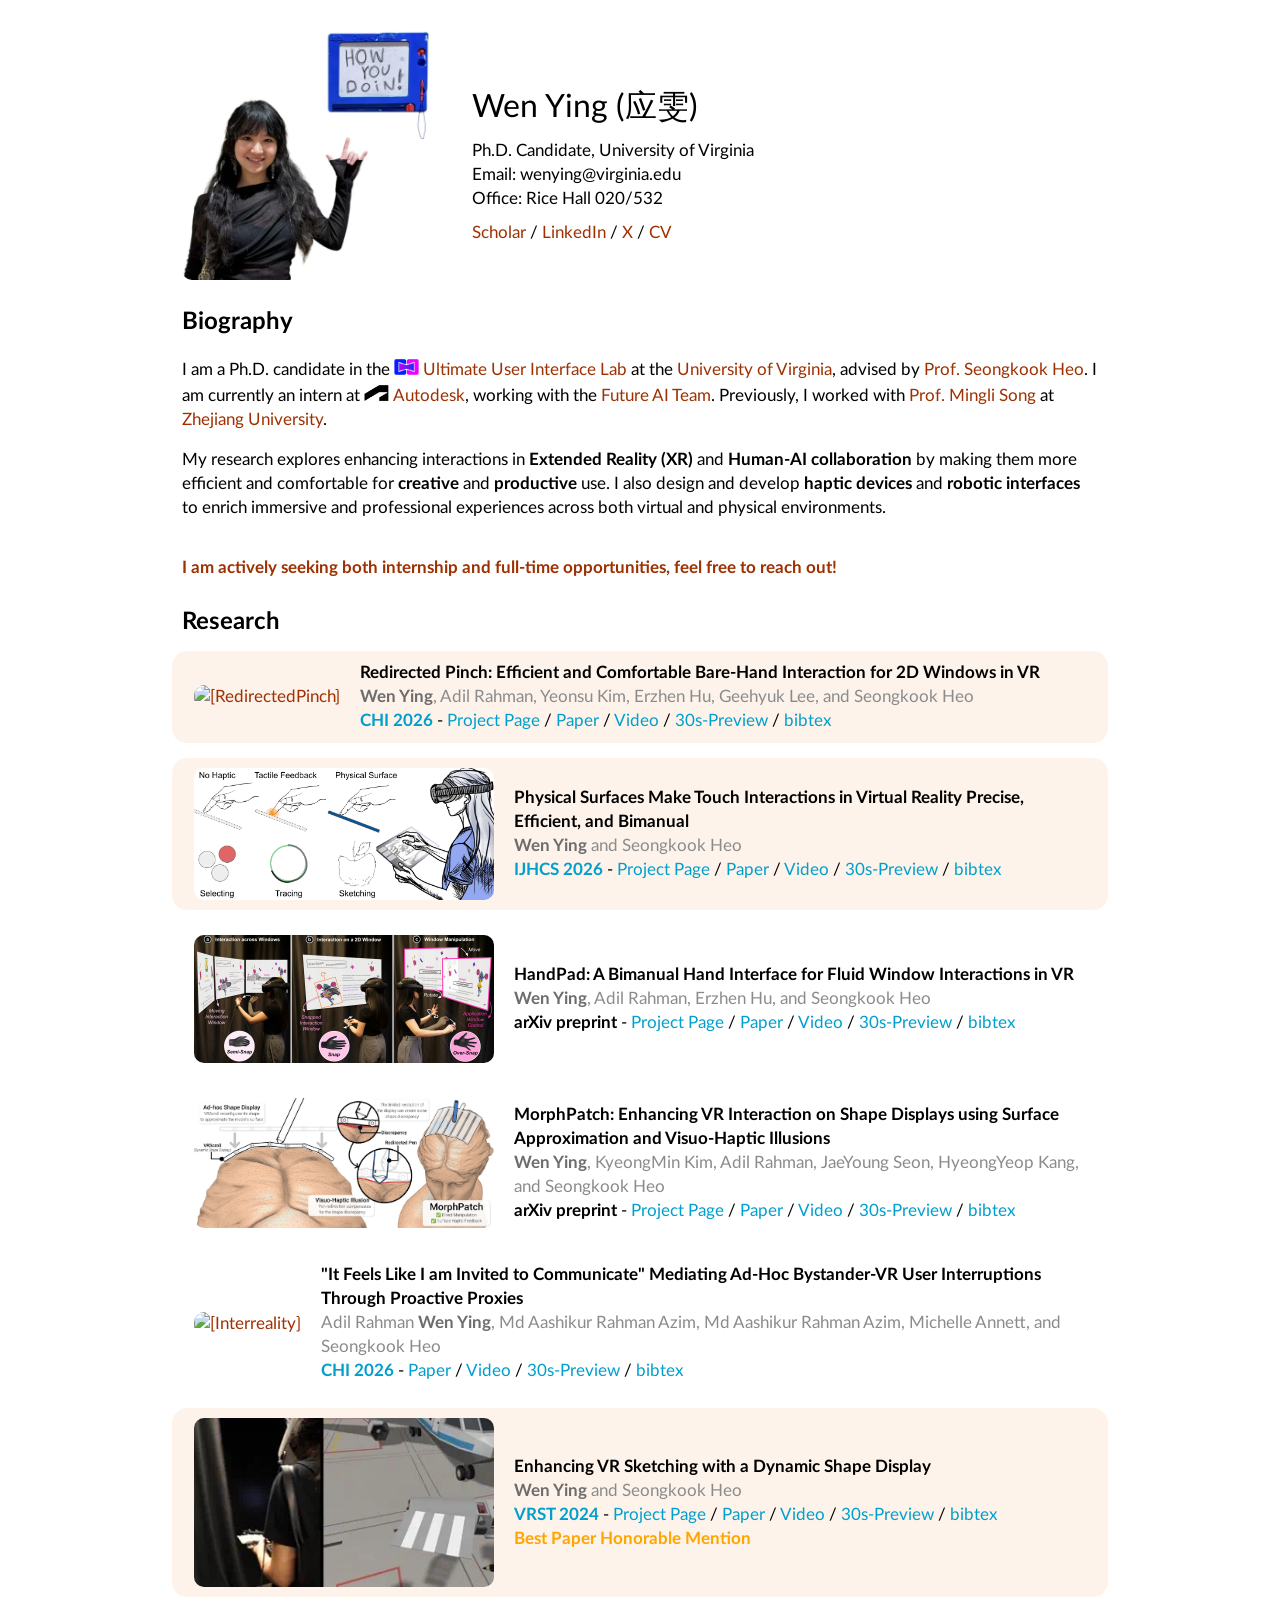
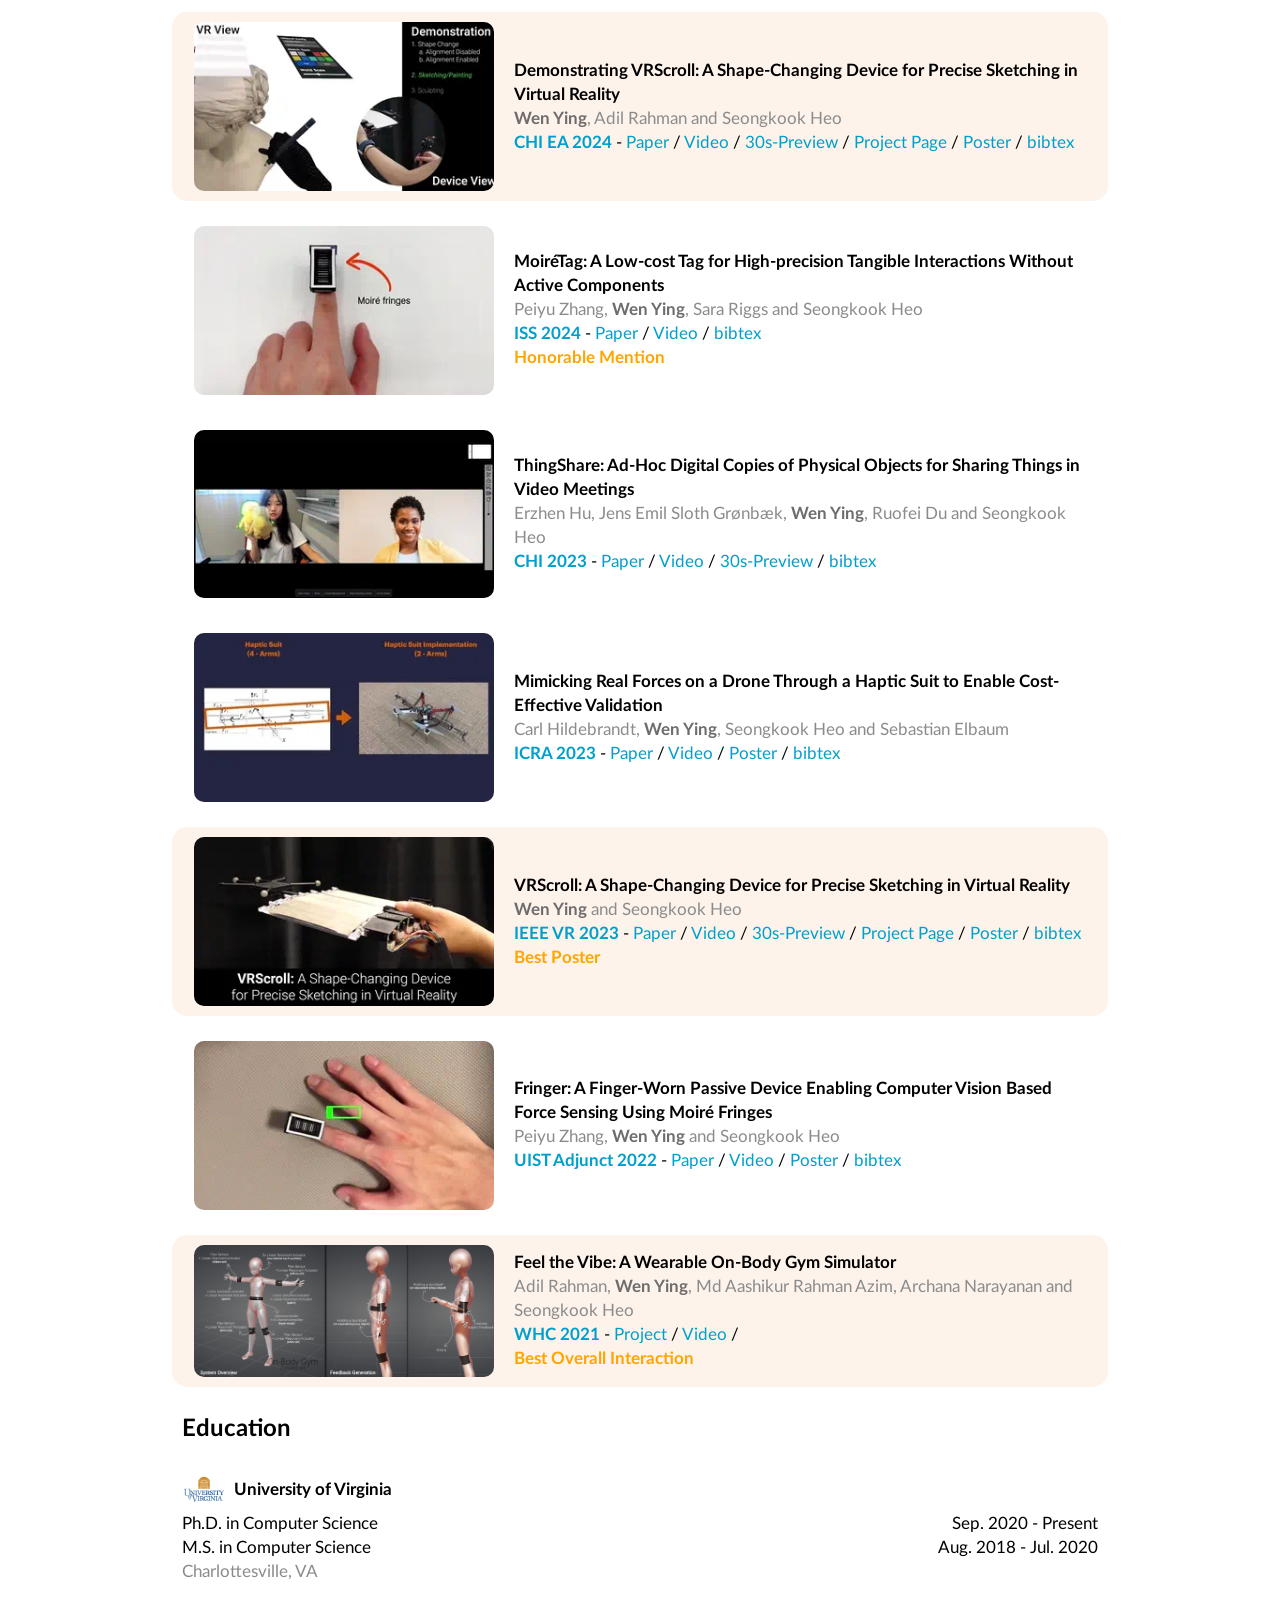
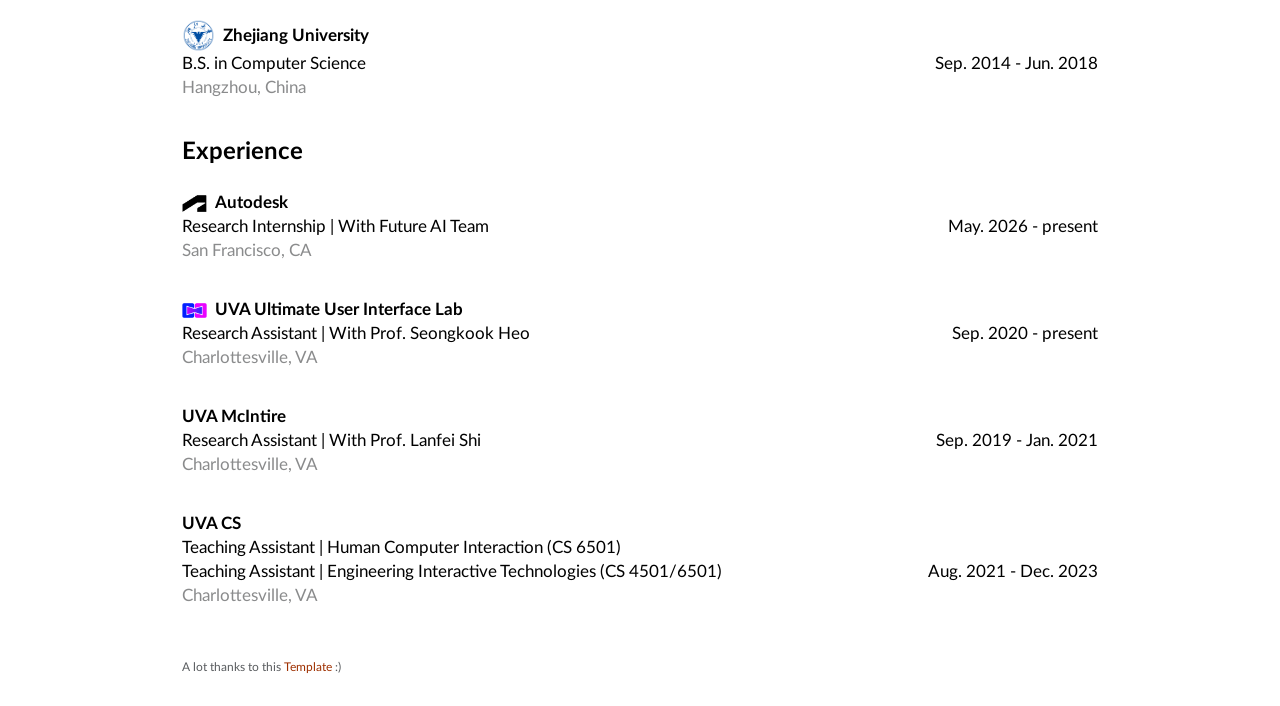
==== commit 6d31feb8: "Temporarily remove MidasTUI from homepage" ====
--- a/index.html
+++ b/index.html
@@ -116,23 +116,6 @@
           (* indicates equal contribution, <span class="representative">highlight</span> indicates representative papers)
         </div> -->
       </div>
-
-      <!-- begin -->
-      <div class="representative section-item">
-        <div class="row align-items-center">
-          <div class="col-xs-12 col-md-auto col-wrapper">
-            <div class="figure">
-              <a href="https://midastui.github.io/"><img src="assets/MidasTUI/MidasTUI_Teaser.png" alt="MidasTUI turns everyday objects into tangible controls"></a>
-            </div>
-          </div>
-          <div class="col-xs-12 col-md col-wrapper">
-            <div class="title"><a href="https://midastui.github.io/">MidasTUI: Instant Tangible User Interfaces for Wearable Displays using Everyday Objects</a></div>
-            <div class="authors"><me>Wen Ying</me>, Xuweiyi Chen, Zezhou Cheng, and <a href="https://seongkookheo.com/">Seongkook Heo</a></div>
-            <div class="link"><span class="venue">Research project</span> - <a href="https://midastui.github.io/">Project Page</a> / <a href="https://midastui.github.io/assets/MidasTUI.pdf">Paper</a> / <a href="https://midastui.github.io/#video">Video</a></div>
-          </div>
-        </div>
-      </div>
-      <!-- end -->
 
       <!-- begin -->
       <div class="representative section-item">
